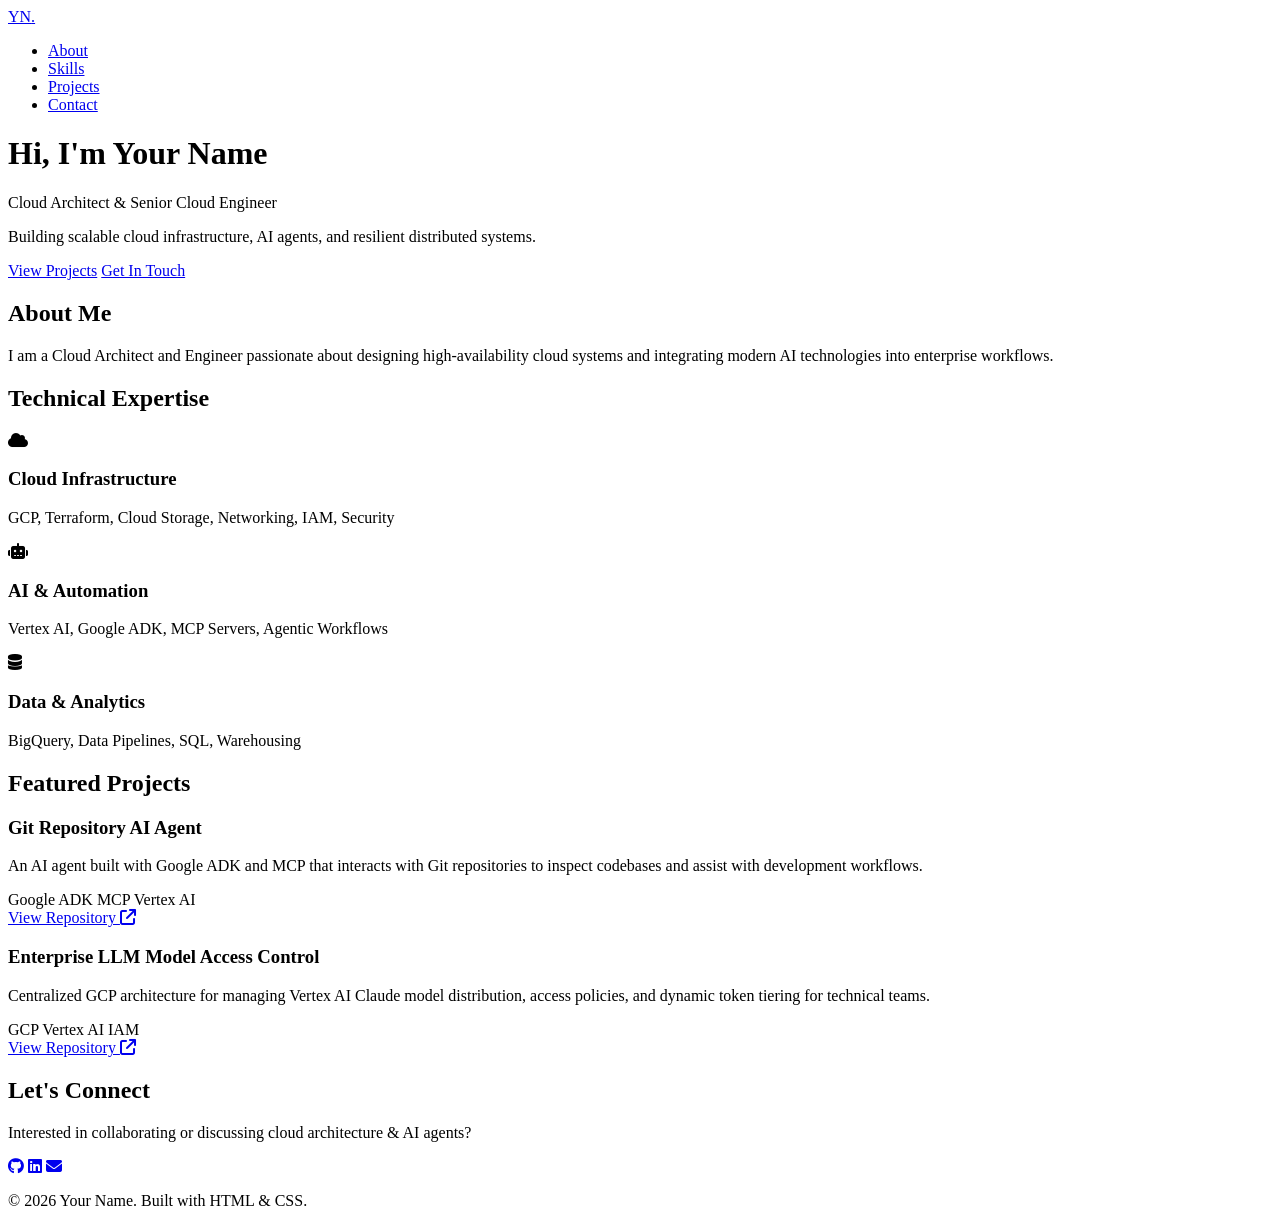
==== index.html @ e660deb8 "Add initial HTML" ====
<!DOCTYPE html>
<html lang="en">
<head>
    <meta charset="UTF-8">
    <meta name="viewport" content="width=device-width, initial-scale=1.0">
    <title>Your Name | Cloud Architect & Engineer</title>
    <link rel="stylesheet" href="style.css">
    <!-- Font Awesome for social icons -->
    <link rel="stylesheet" href="https://cdnjs.cloudflare.com/ajax/libs/font-awesome/6.4.0/css/all.min.css">
</head>
<body>

    <!-- Navigation -->
    <nav class="navbar">
        <div class="nav-container">
            <a href="#" class="logo">YN<span>.</span></a>
            <ul class="nav-links">
                <li><a href="#about">About</a></li>
                <li><a href="#skills">Skills</a></li>
                <li><a href="#projects">Projects</a></li>
                <li><a href="#contact">Contact</a></li>
            </ul>
        </div>
    </nav>

    <!-- Hero Section -->
    <header class="hero">
        <div class="hero-content">
            <h1>Hi, I'm <span class="highlight">Your Name</span></h1>
            <p class="tagline">Cloud Architect & Senior Cloud Engineer</p>
            <p class="subtext">Building scalable cloud infrastructure, AI agents, and resilient distributed systems.</p>
            <div class="hero-cta">
                <a href="#projects" class="btn btn-primary">View Projects</a>
                <a href="#contact" class="btn btn-secondary">Get In Touch</a>
            </div>
        </div>
    </header>

    <!-- About Section -->
    <section id="about" class="section">
        <div class="container">
            <h2 class="section-title">About Me</h2>
            <div class="about-grid">
                <p>
                    I am a Cloud Architect and Engineer passionate about designing high-availability cloud systems and integrating modern AI technologies into enterprise workflows.
                </p>
            </div>
        </div>
    </section>

    <!-- Skills Section -->
    <section id="skills" class="section bg-alt">
        <div class="container">
            <h2 class="section-title">Technical Expertise</h2>
            <div class="skills-grid">
                <div class="skill-card">
                    <i class="fa-solid fa-cloud"></i>
                    <h3>Cloud Infrastructure</h3>
                    <p>GCP, Terraform, Cloud Storage, Networking, IAM, Security</p>
                </div>
                <div class="skill-card">
                    <i class="fa-solid fa-robot"></i>
                    <h3>AI & Automation</h3>
                    <p>Vertex AI, Google ADK, MCP Servers, Agentic Workflows</p>
                </div>
                <div class="skill-card">
                    <i class="fa-solid fa-database"></i>
                    <h3>Data & Analytics</h3>
                    <p>BigQuery, Data Pipelines, SQL, Warehousing</p>
                </div>
            </div>
        </div>
    </section>

    <!-- Projects Section -->
    <section id="projects" class="section">
        <div class="container">
            <h2 class="section-title">Featured Projects</h2>
            <div class="projects-grid">
                <!-- Project 1 -->
                <div class="project-card">
                    <h3>Git Repository AI Agent</h3>
                    <p>An AI agent built with Google ADK and MCP that interacts with Git repositories to inspect codebases and assist with development workflows.</p>
                    <div class="tags">
                        <span>Google ADK</span>
                        <span>MCP</span>
                        <span>Vertex AI</span>
                    </div>
                    <a href="https://github.com" target="_blank" class="project-link">View Repository <i class="fa-solid fa-arrow-up-right-from-square"></i></a>
                </div>

                <!-- Project 2 -->
                <div class="project-card">
                    <h3>Enterprise LLM Model Access Control</h3>
                    <p>Centralized GCP architecture for managing Vertex AI Claude model distribution, access policies, and dynamic token tiering for technical teams.</p>
                    <div class="tags">
                        <span>GCP</span>
                        <span>Vertex AI</span>
                        <span>IAM</span>
                    </div>
                    <a href="https://github.com" target="_blank" class="project-link">View Repository <i class="fa-solid fa-arrow-up-right-from-square"></i></a>
                </div>
            </div>
        </div>
    </section>

    <!-- Contact Section -->
    <section id="contact" class="section bg-alt">
        <div class="container text-center">
            <h2 class="section-title">Let's Connect</h2>
            <p>Interested in collaborating or discussing cloud architecture & AI agents?</p>
            <div class="social-links">
                <a href="https://github.com" target="_blank"><i class="fa-brands fa-github"></i></a>
                <a href="https://linkedin.com" target="_blank"><i class="fa-brands fa-linkedin"></i></a>
                <a href="mailto:your.email@example.com"><i class="fa-solid fa-envelope"></i></a>
            </div>
        </div>
    </section>

    <!-- Footer -->
    <footer>
        <p>&copy; 2026 Your Name. Built with HTML & CSS.</p>
    </footer>

</body>
</html>
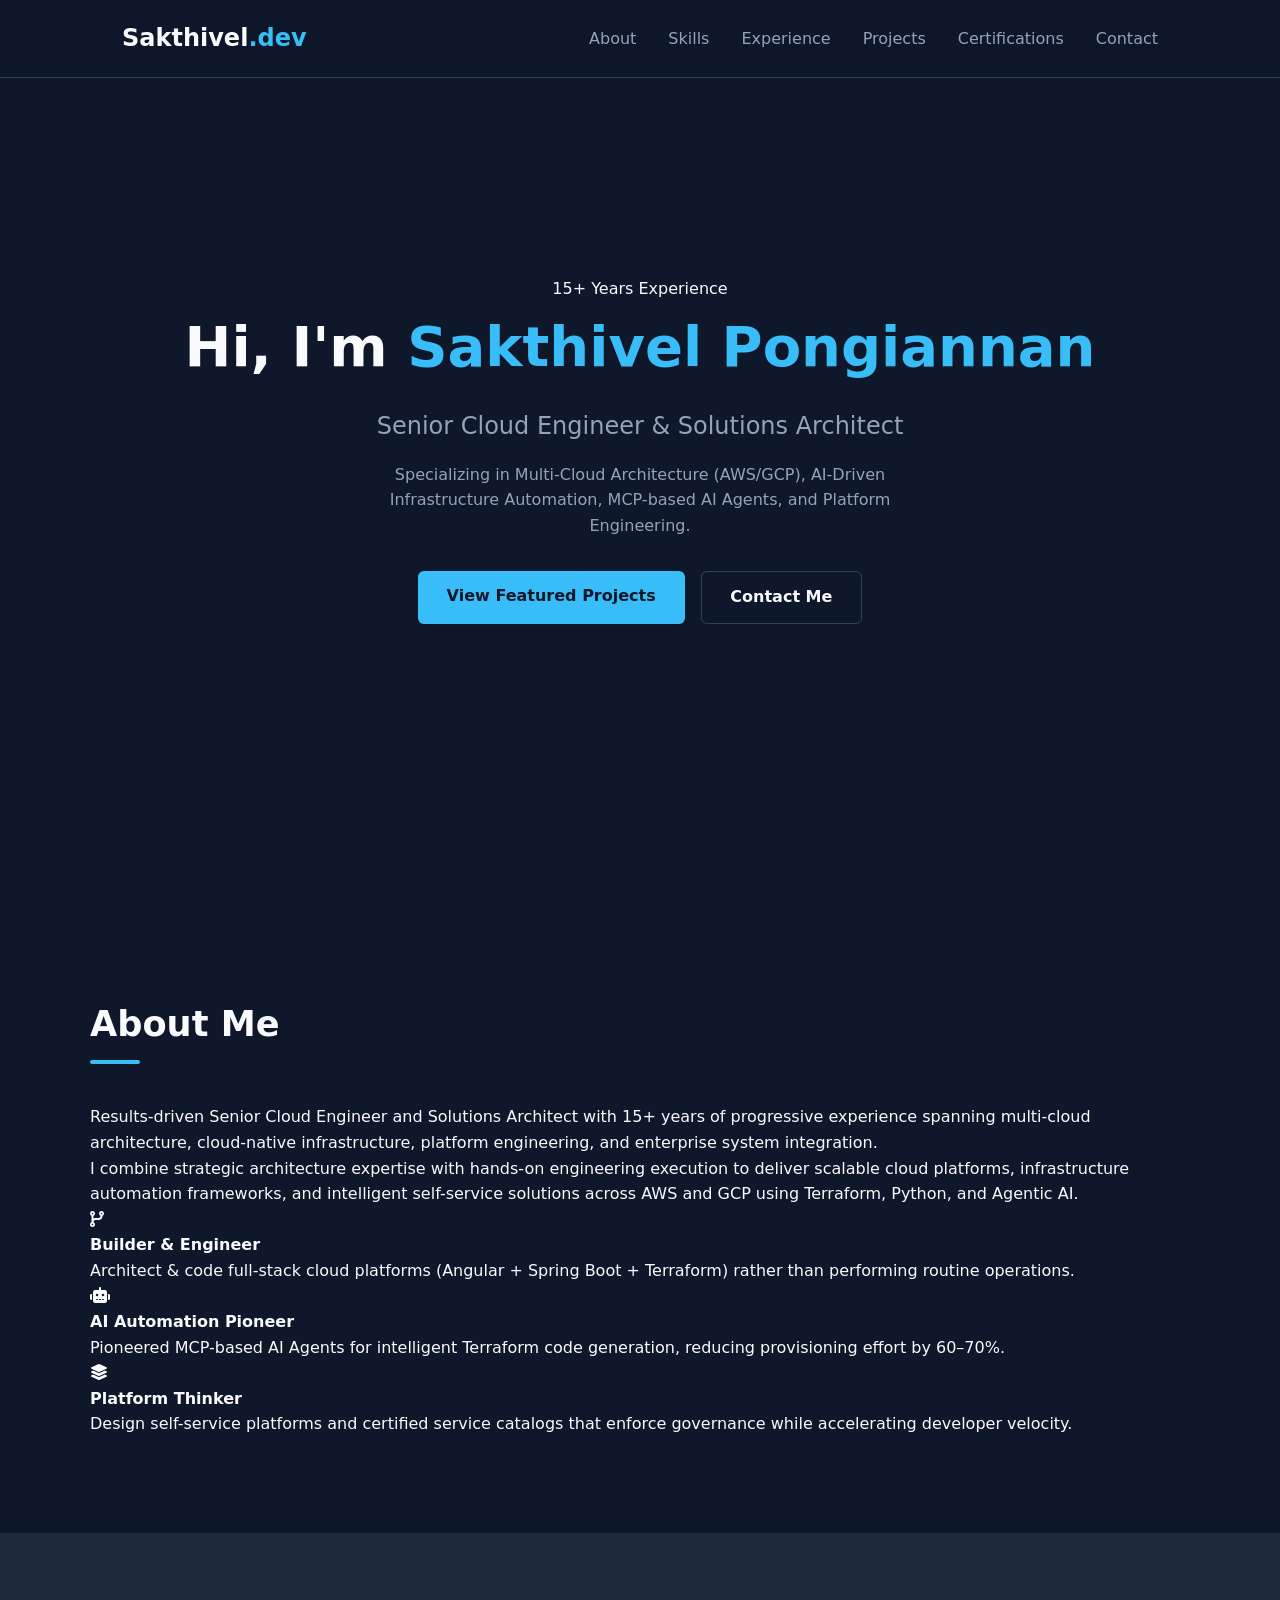
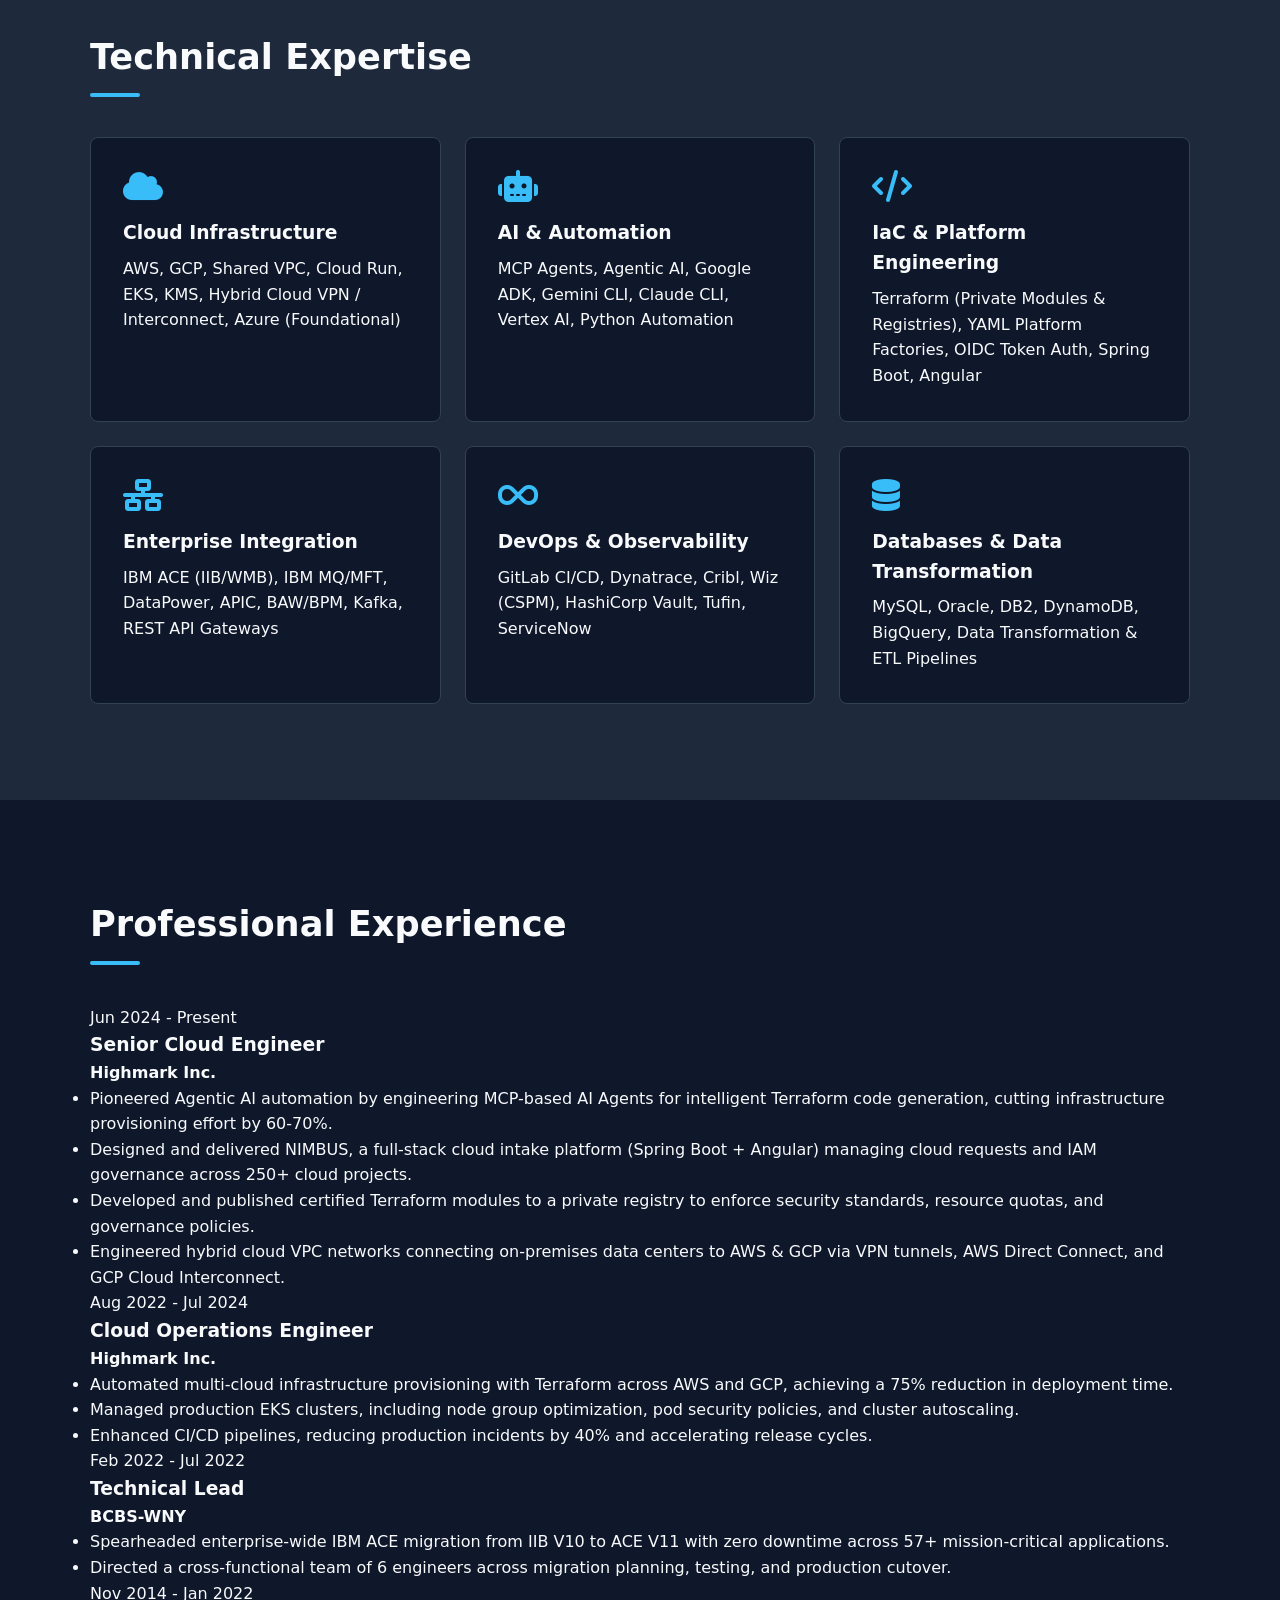
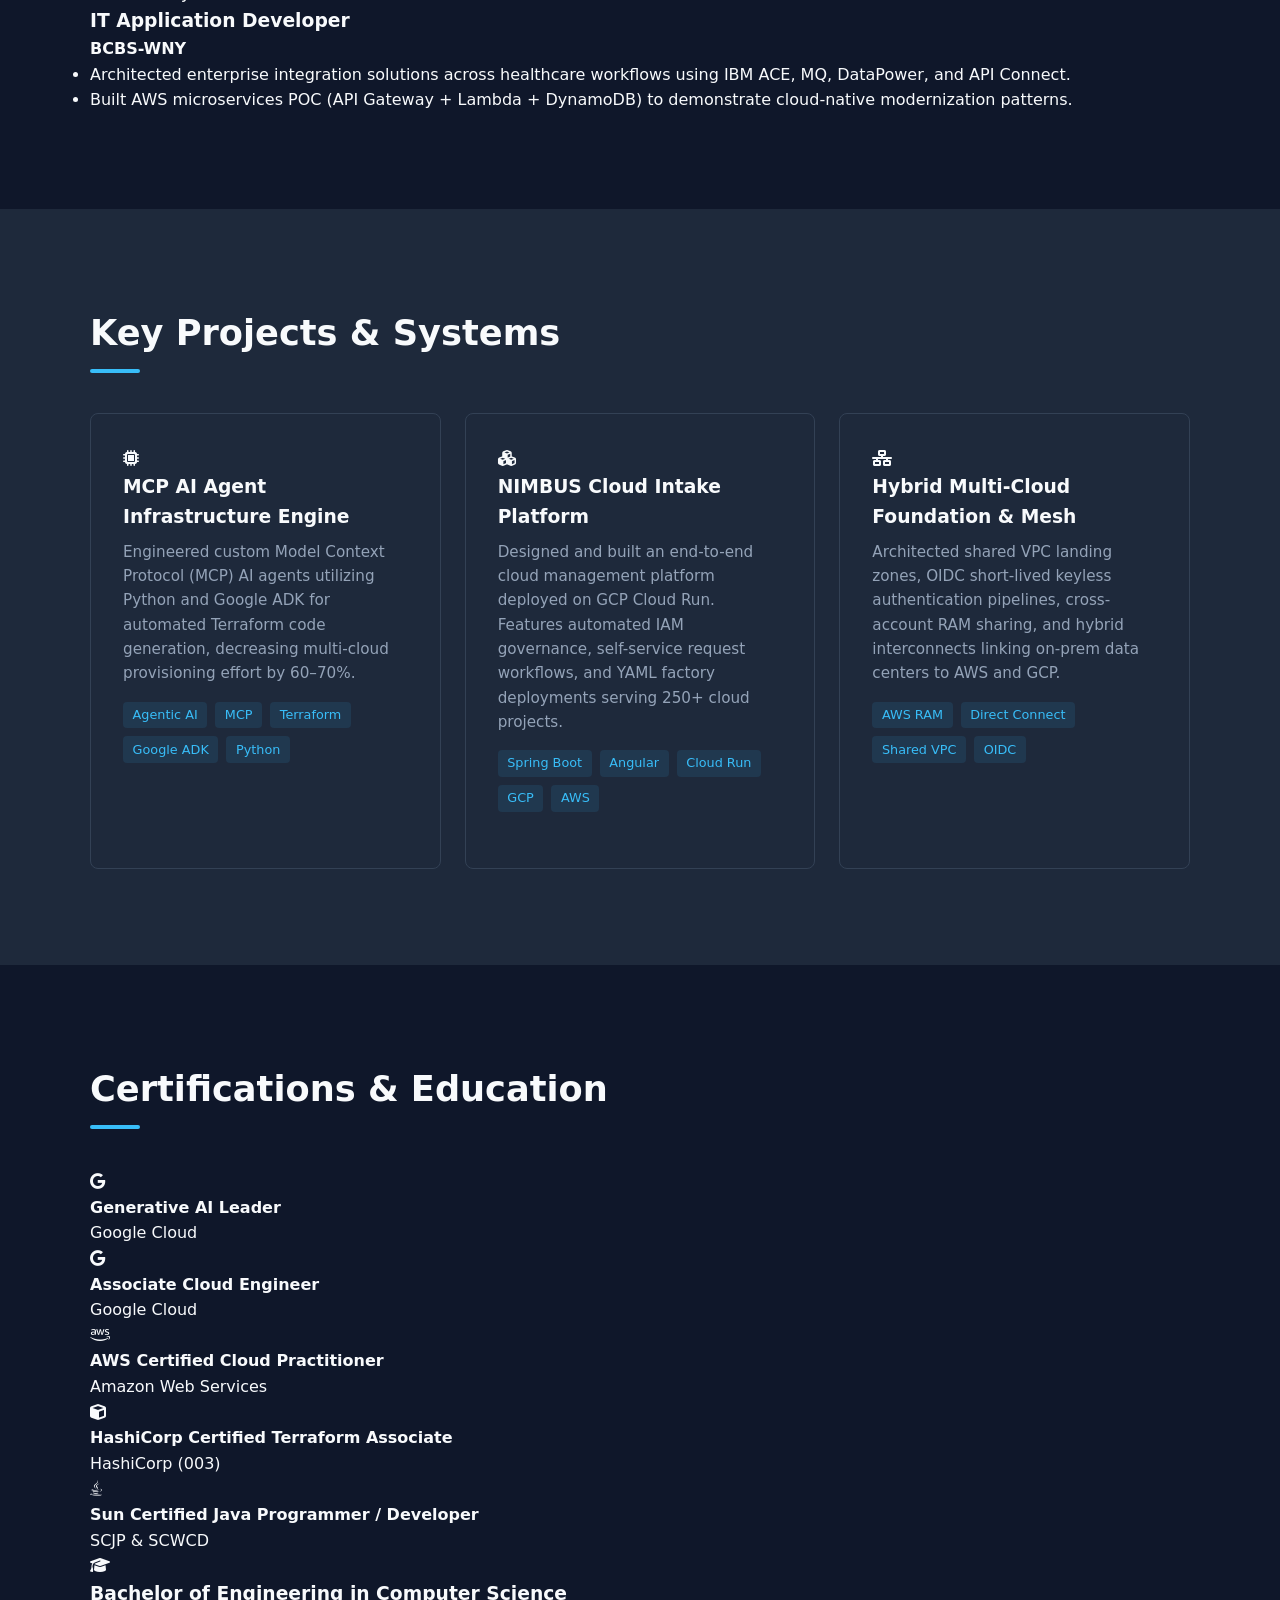
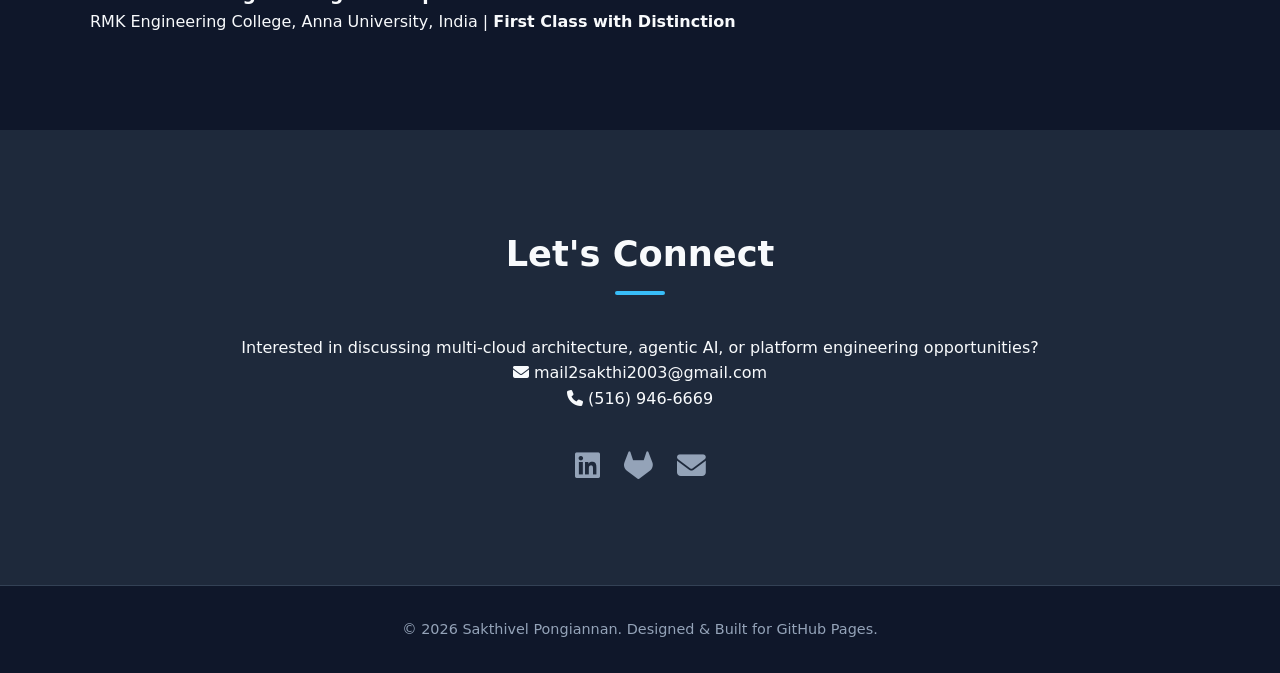
==== commit 2d5261a4: "mydetails" ====
--- a/index.html
+++ b/index.html
@@ -3,21 +3,23 @@
 <head>
     <meta charset="UTF-8">
     <meta name="viewport" content="width=device-width, initial-scale=1.0">
-    <title>Your Name | Cloud Architect & Engineer</title>
+    <title>Sakthivel Pongiannan | Senior Cloud Engineer & Solutions Architect</title>
     <link rel="stylesheet" href="style.css">
-    <!-- Font Awesome for social icons -->
+    <!-- Font Awesome for modern icons -->
     <link rel="stylesheet" href="https://cdnjs.cloudflare.com/ajax/libs/font-awesome/6.4.0/css/all.min.css">
 </head>
 <body>
 
-    <!-- Navigation -->
+    <!-- Navigation Bar -->
     <nav class="navbar">
         <div class="nav-container">
-            <a href="#" class="logo">YN<span>.</span></a>
+            <a href="#" class="logo">Sakthivel<span>.dev</span></a>
             <ul class="nav-links">
                 <li><a href="#about">About</a></li>
                 <li><a href="#skills">Skills</a></li>
+                <li><a href="#experience">Experience</a></li>
                 <li><a href="#projects">Projects</a></li>
+                <li><a href="#certifications">Certifications</a></li>
                 <li><a href="#contact">Contact</a></li>
             </ul>
         </div>
@@ -26,12 +28,13 @@
     <!-- Hero Section -->
     <header class="hero">
         <div class="hero-content">
-            <h1>Hi, I'm <span class="highlight">Your Name</span></h1>
-            <p class="tagline">Cloud Architect & Senior Cloud Engineer</p>
-            <p class="subtext">Building scalable cloud infrastructure, AI agents, and resilient distributed systems.</p>
+            <span class="badge">15+ Years Experience</span>
+            <h1>Hi, I'm <span class="highlight">Sakthivel Pongiannan</span></h1>
+            <p class="tagline">Senior Cloud Engineer & Solutions Architect</p>
+            <p class="subtext">Specializing in Multi-Cloud Architecture (AWS/GCP), AI-Driven Infrastructure Automation, MCP-based AI Agents, and Platform Engineering.</p>
             <div class="hero-cta">
-                <a href="#projects" class="btn btn-primary">View Projects</a>
-                <a href="#contact" class="btn btn-secondary">Get In Touch</a>
+                <a href="#projects" class="btn btn-primary">View Featured Projects</a>
+                <a href="#contact" class="btn btn-secondary">Contact Me</a>
             </div>
         </div>
     </header>
@@ -40,10 +43,30 @@
     <section id="about" class="section">
         <div class="container">
             <h2 class="section-title">About Me</h2>
-            <div class="about-grid">
+            <div class="about-card">
                 <p>
-                    I am a Cloud Architect and Engineer passionate about designing high-availability cloud systems and integrating modern AI technologies into enterprise workflows.
+                    Results-driven Senior Cloud Engineer and Solutions Architect with 15+ years of progressive experience spanning multi-cloud architecture, cloud-native infrastructure, platform engineering, and enterprise system integration.
                 </p>
+                <p>
+                    I combine strategic architecture expertise with hands-on engineering execution to deliver scalable cloud platforms, infrastructure automation frameworks, and intelligent self-service solutions across AWS and GCP using Terraform, Python, and Agentic AI.
+                </p>
+                <div class="differentiators">
+                    <div class="diff-item">
+                        <i class="fa-solid fa-code-branch"></i>
+                        <h4>Builder & Engineer</h4>
+                        <p>Architect & code full-stack cloud platforms (Angular + Spring Boot + Terraform) rather than performing routine operations.</p>
+                    </div>
+                    <div class="diff-item">
+                        <i class="fa-solid fa-robot"></i>
+                        <h4>AI Automation Pioneer</h4>
+                        <p>Pioneered MCP-based AI Agents for intelligent Terraform code generation, reducing provisioning effort by 60–70%.</p>
+                    </div>
+                    <div class="diff-item">
+                        <i class="fa-solid fa-layer-group"></i>
+                        <h4>Platform Thinker</h4>
+                        <p>Design self-service platforms and certified service catalogs that enforce governance while accelerating developer velocity.</p>
+                    </div>
+                </div>
             </div>
         </div>
     </section>
@@ -56,70 +79,218 @@
                 <div class="skill-card">
                     <i class="fa-solid fa-cloud"></i>
                     <h3>Cloud Infrastructure</h3>
-                    <p>GCP, Terraform, Cloud Storage, Networking, IAM, Security</p>
+                    <p>AWS, GCP, Shared VPC, Cloud Run, EKS, KMS, Hybrid Cloud VPN / Interconnect, Azure (Foundational)</p>
                 </div>
                 <div class="skill-card">
                     <i class="fa-solid fa-robot"></i>
                     <h3>AI & Automation</h3>
-                    <p>Vertex AI, Google ADK, MCP Servers, Agentic Workflows</p>
+                    <p>MCP Agents, Agentic AI, Google ADK, Gemini CLI, Claude CLI, Vertex AI, Python Automation</p>
+                </div>
+                <div class="skill-card">
+                    <i class="fa-solid fa-code"></i>
+                    <h3>IaC & Platform Engineering</h3>
+                    <p>Terraform (Private Modules & Registries), YAML Platform Factories, OIDC Token Auth, Spring Boot, Angular</p>
+                </div>
+                <div class="skill-card">
+                    <i class="fa-solid fa-network-wired"></i>
+                    <h3>Enterprise Integration</h3>
+                    <p>IBM ACE (IIB/WMB), IBM MQ/MFT, DataPower, APIC, BAW/BPM, Kafka, REST API Gateways</p>
+                </div>
+                <div class="skill-card">
+                    <i class="fa-solid fa-infinity"></i>
+                    <h3>DevOps & Observability</h3>
+                    <p>GitLab CI/CD, Dynatrace, Cribl, Wiz (CSPM), HashiCorp Vault, Tufin, ServiceNow</p>
                 </div>
                 <div class="skill-card">
                     <i class="fa-solid fa-database"></i>
-                    <h3>Data & Analytics</h3>
-                    <p>BigQuery, Data Pipelines, SQL, Warehousing</p>
-                </div>
+                    <h3>Databases & Data Transformation</h3>
+                    <p>MySQL, Oracle, DB2, DynamoDB, BigQuery, Data Transformation & ETL Pipelines</p>
+                </div>
+            </div>
+        </div>
+    </section>
+
+    <!-- Experience Timeline Section -->
+    <section id="experience" class="section">
+        <div class="container">
+            <h2 class="section-title">Professional Experience</h2>
+            <div class="timeline">
+
+                <div class="timeline-item">
+                    <div class="timeline-dot"></div>
+                    <div class="timeline-content">
+                        <span class="timeline-date">Jun 2024 - Present</span>
+                        <h3>Senior Cloud Engineer</h3>
+                        <h4>Highmark Inc.</h4>
+                        <ul>
+                            <li>Pioneered Agentic AI automation by engineering MCP-based AI Agents for intelligent Terraform code generation, cutting infrastructure provisioning effort by 60-70%.</li>
+                            <li>Designed and delivered NIMBUS, a full-stack cloud intake platform (Spring Boot + Angular) managing cloud requests and IAM governance across 250+ cloud projects.</li>
+                            <li>Developed and published certified Terraform modules to a private registry to enforce security standards, resource quotas, and governance policies.</li>
+                            <li>Engineered hybrid cloud VPC networks connecting on-premises data centers to AWS & GCP via VPN tunnels, AWS Direct Connect, and GCP Cloud Interconnect.</li>
+                        </ul>
+                    </div>
+                </div>
+
+                <div class="timeline-item">
+                    <div class="timeline-dot"></div>
+                    <div class="timeline-content">
+                        <span class="timeline-date">Aug 2022 - Jul 2024</span>
+                        <h3>Cloud Operations Engineer</h3>
+                        <h4>Highmark Inc.</h4>
+                        <ul>
+                            <li>Automated multi-cloud infrastructure provisioning with Terraform across AWS and GCP, achieving a 75% reduction in deployment time.</li>
+                            <li>Managed production EKS clusters, including node group optimization, pod security policies, and cluster autoscaling.</li>
+                            <li>Enhanced CI/CD pipelines, reducing production incidents by 40% and accelerating release cycles.</li>
+                        </ul>
+                    </div>
+                </div>
+
+                <div class="timeline-item">
+                    <div class="timeline-dot"></div>
+                    <div class="timeline-content">
+                        <span class="timeline-date">Feb 2022 - Jul 2022</span>
+                        <h3>Technical Lead</h3>
+                        <h4>BCBS-WNY</h4>
+                        <ul>
+                            <li>Spearheaded enterprise-wide IBM ACE migration from IIB V10 to ACE V11 with zero downtime across 57+ mission-critical applications.</li>
+                            <li>Directed a cross-functional team of 6 engineers across migration planning, testing, and production cutover.</li>
+                        </ul>
+                    </div>
+                </div>
+
+                <div class="timeline-item">
+                    <div class="timeline-dot"></div>
+                    <div class="timeline-content">
+                        <span class="timeline-date">Nov 2014 - Jan 2022</span>
+                        <h3>IT Application Developer</h3>
+                        <h4>BCBS-WNY</h4>
+                        <ul>
+                            <li>Architected enterprise integration solutions across healthcare workflows using IBM ACE, MQ, DataPower, and API Connect.</li>
+                            <li>Built AWS microservices POC (API Gateway + Lambda + DynamoDB) to demonstrate cloud-native modernization patterns.</li>
+                        </ul>
+                    </div>
+                </div>
+
             </div>
         </div>
     </section>
 
     <!-- Projects Section -->
-    <section id="projects" class="section">
-        <div class="container">
-            <h2 class="section-title">Featured Projects</h2>
+    <section id="projects" class="section bg-alt">
+        <div class="container">
+            <h2 class="section-title">Key Projects & Systems</h2>
             <div class="projects-grid">
-                <!-- Project 1 -->
+
                 <div class="project-card">
-                    <h3>Git Repository AI Agent</h3>
-                    <p>An AI agent built with Google ADK and MCP that interacts with Git repositories to inspect codebases and assist with development workflows.</p>
+                    <div class="project-header">
+                        <i class="fa-solid fa-microchip project-icon"></i>
+                        <h3>MCP AI Agent Infrastructure Engine</h3>
+                    </div>
+                    <p>Engineered custom Model Context Protocol (MCP) AI agents utilizing Python and Google ADK for automated Terraform code generation, decreasing multi-cloud provisioning effort by 60–70%.</p>
                     <div class="tags">
+                        <span>Agentic AI</span>
+                        <span>MCP</span>
+                        <span>Terraform</span>
                         <span>Google ADK</span>
-                        <span>MCP</span>
-                        <span>Vertex AI</span>
-                    </div>
-                    <a href="https://github.com" target="_blank" class="project-link">View Repository <i class="fa-solid fa-arrow-up-right-from-square"></i></a>
-                </div>
-
-                <!-- Project 2 -->
+                        <span>Python</span>
+                    </div>
+                </div>
+
                 <div class="project-card">
-                    <h3>Enterprise LLM Model Access Control</h3>
-                    <p>Centralized GCP architecture for managing Vertex AI Claude model distribution, access policies, and dynamic token tiering for technical teams.</p>
+                    <div class="project-header">
+                        <i class="fa-solid fa-cubes project-icon"></i>
+                        <h3>NIMBUS Cloud Intake Platform</h3>
+                    </div>
+                    <p>Designed and built an end-to-end cloud management platform deployed on GCP Cloud Run. Features automated IAM governance, self-service request workflows, and YAML factory deployments serving 250+ cloud projects.</p>
                     <div class="tags">
+                        <span>Spring Boot</span>
+                        <span>Angular</span>
+                        <span>Cloud Run</span>
                         <span>GCP</span>
-                        <span>Vertex AI</span>
-                        <span>IAM</span>
-                    </div>
-                    <a href="https://github.com" target="_blank" class="project-link">View Repository <i class="fa-solid fa-arrow-up-right-from-square"></i></a>
+                        <span>AWS</span>
+                    </div>
+                </div>
+
+                <div class="project-card">
+                    <div class="project-header">
+                        <i class="fa-solid fa-network-wired project-icon"></i>
+                        <h3>Hybrid Multi-Cloud Foundation & Mesh</h3>
+                        <p>Architected shared VPC landing zones, OIDC short-lived keyless authentication pipelines, cross-account RAM sharing, and hybrid interconnects linking on-prem data centers to AWS and GCP.</p>
+                        <div class="tags">
+                            <span>AWS RAM</span>
+                            <span>Direct Connect</span>
+                            <span>Shared VPC</span>
+                            <span>OIDC</span>
+                        </div>
+                    </div>
+                </div>
+
+            </div>
+        </div>
+    </section>
+
+    <!-- Certifications Section -->
+    <section id="certifications" class="section">
+        <div class="container">
+            <h2 class="section-title">Certifications & Education</h2>
+            <div class="certs-grid">
+                <div class="cert-card">
+                    <i class="fa-brands fa-google cert-icon"></i>
+                    <h4>Generative AI Leader</h4>
+                    <p>Google Cloud</p>
+                </div>
+                <div class="cert-card">
+                    <i class="fa-brands fa-google cert-icon"></i>
+                    <h4>Associate Cloud Engineer</h4>
+                    <p>Google Cloud</p>
+                </div>
+                <div class="cert-card">
+                    <i class="fa-brands fa-aws cert-icon"></i>
+                    <h4>AWS Certified Cloud Practitioner</h4>
+                    <p>Amazon Web Services</p>
+                </div>
+                <div class="cert-card">
+                    <i class="fa-solid fa-cube cert-icon"></i>
+                    <h4>HashiCorp Certified Terraform Associate</h4>
+                    <p>HashiCorp (003)</p>
+                </div>
+                <div class="cert-card">
+                    <i class="fa-brands fa-java cert-icon"></i>
+                    <h4>Sun Certified Java Programmer / Developer</h4>
+                    <p>SCJP & SCWCD</p>
+                </div>
+            </div>
+
+            <div class="education-box">
+                <i class="fa-solid fa-graduation-cap edu-icon"></i>
+                <div>
+                    <h3>Bachelor of Engineering in Computer Science</h3>
+                    <p>RMK Engineering College, Anna University, India | <strong>First Class with Distinction</strong></p>
                 </div>
             </div>
         </div>
     </section>
 
     <!-- Contact Section -->
-    <section id="contact" class="section bg-alt">
-        <div class="container text-center">
+    <section id="contact" class="section bg-alt text-center">
+        <div class="container">
             <h2 class="section-title">Let's Connect</h2>
-            <p>Interested in collaborating or discussing cloud architecture & AI agents?</p>
+            <p>Interested in discussing multi-cloud architecture, agentic AI, or platform engineering opportunities?</p>
+            <div class="contact-details">
+                <p><i class="fa-solid fa-envelope"></i> mail2sakthi2003@gmail.com</p>
+                <p><i class="fa-solid fa-phone"></i> (516) 946-6669</p>
+            </div>
             <div class="social-links">
-                <a href="https://github.com" target="_blank"><i class="fa-brands fa-github"></i></a>
-                <a href="https://linkedin.com" target="_blank"><i class="fa-brands fa-linkedin"></i></a>
-                <a href="mailto:your.email@example.com"><i class="fa-solid fa-envelope"></i></a>
+                <a href="https://linkedin.com/in/spongiannan" target="_blank" title="LinkedIn"><i class="fa-brands fa-linkedin"></i></a>
+                <a href="https://gitlab.com/mail2sakthi2003-allrepo" target="_blank" title="GitLab"><i class="fa-brands fa-gitlab"></i></a>
+                <a href="mailto:mail2sakthi2003@gmail.com" title="Email"><i class="fa-solid fa-envelope"></i></a>
             </div>
         </div>
     </section>
 
     <!-- Footer -->
     <footer>
-        <p>&copy; 2026 Your Name. Built with HTML & CSS.</p>
+        <p>&copy; 2026 Sakthivel Pongiannan. Designed & Built for GitHub Pages.</p>
     </footer>
 
 </body>
--- a/style.css
+++ b/style.css
@@ -0,0 +1,220 @@
+/* --- Base Styles --- */
+:root {
+    --bg-color: #0f172a;
+    --bg-alt: #1e293b;
+    --text-color: #f8fafc;
+    --text-muted: #94a3b8;
+    --accent-color: #38bdf8;
+    --accent-hover: #0284c7;
+    --card-bg: #1e293b;
+    --border-color: #334155;
+    --font-family: system-ui, -apple-system, BlinkMacSystemFont, 'Segoe UI', Roboto, sans-serif;
+}
+
+* {
+    margin: 0;
+    padding: 0;
+    box-sizing: border-box;
+    scroll-behavior: smooth;
+}
+
+body {
+    background-color: var(--bg-color);
+    color: var(--text-color);
+    font-family: var(--font-family);
+    line-height: 1.6;
+}
+
+/* --- Navigation --- */
+.navbar {
+    position: fixed;
+    top: 0;
+    width: 100%;
+    background-color: rgba(15, 23, 42, 0.9);
+    backdrop-filter: blur(8px);
+    border-bottom: 1px solid var(--border-color);
+    z-index: 1000;
+}
+
+.nav-container {
+    max-width: 1100px;
+    margin: 0 auto;
+    padding: 1.2rem 2rem;
+    display: flex;
+    justify-content: space-between;
+    align-items: center;
+}
+
+.logo {
+    font-size: 1.5rem;
+    font-weight: 700;
+    color: var(--text-color);
+    text-decoration: none;
+}
+
+.logo span { color: var(--accent-color); }
+
+.nav-links {
+    display: flex;
+    list-style: none;
+    gap: 2rem;
+}
+
+.nav-links a {
+    color: var(--text-muted);
+    text-decoration: none;
+    transition: color 0.2s ease;
+}
+
+.nav-links a:hover { color: var(--accent-color); }
+
+/* --- Layout Components --- */
+.section {
+    padding: 6rem 2rem;
+}
+
+.bg-alt {
+    background-color: var(--bg-alt);
+}
+
+.container {
+    max-width: 1100px;
+    margin: 0 auto;
+}
+
+.section-title {
+    font-size: 2.2rem;
+    margin-bottom: 2.5rem;
+    position: relative;
+}
+
+.section-title::after {
+    content: '';
+    display: block;
+    width: 50px;
+    height: 4px;
+    background: var(--accent-color);
+    margin-top: 0.5rem;
+    border-radius: 2px;
+}
+
+.text-center { text-align: center; }
+.text-center .section-title::after { margin: 0.5rem auto 0; }
+
+/* --- Hero --- */
+.hero {
+    min-height: 100vh;
+    display: flex;
+    align-items: center;
+    justify-content: center;
+    padding: 0 2rem;
+    text-align: center;
+}
+
+.hero h1 { font-size: 3.5rem; margin-bottom: 1rem; }
+.highlight { color: var(--accent-color); }
+.tagline { font-size: 1.5rem; color: var(--text-muted); margin-bottom: 1rem; }
+.subtext { max-width: 600px; margin: 0 auto 2rem; color: var(--text-muted); }
+
+.hero-cta {
+    display: flex;
+    gap: 1rem;
+    justify-content: center;
+}
+
+/* --- Buttons --- */
+.btn {
+    padding: 0.8rem 1.8rem;
+    border-radius: 6px;
+    text-decoration: none;
+    font-weight: 600;
+    transition: all 0.2s ease;
+}
+
+.btn-primary { background-color: var(--accent-color); color: #0f172a; }
+.btn-primary:hover { background-color: var(--accent-hover); }
+
+.btn-secondary {
+    border: 1px solid var(--border-color);
+    color: var(--text-color);
+}
+.btn-secondary:hover { border-color: var(--accent-color); color: var(--accent-color); }
+
+/* --- Grids --- */
+.skills-grid, .projects-grid {
+    display: grid;
+    grid-template-columns: repeat(auto-fit, minmax(280px, 1fr));
+    gap: 1.5rem;
+}
+
+.skill-card, .project-card {
+    background-color: var(--bg-color);
+    padding: 2rem;
+    border-radius: 8px;
+    border: 1px solid var(--border-color);
+    transition: transform 0.2s ease, border-color 0.2s ease;
+}
+
+.bg-alt .skill-card { background-color: var(--bg-color); }
+.project-card { background-color: var(--card-bg); }
+
+.skill-card:hover, .project-card:hover {
+    transform: translateY(-4px);
+    border-color: var(--accent-color);
+}
+
+.skill-card i {
+    font-size: 2rem;
+    color: var(--accent-color);
+    margin-bottom: 1rem;
+}
+
+.skill-card h3, .project-card h3 { margin-bottom: 0.5rem; }
+.project-card p { color: var(--text-muted); font-size: 0.95rem; margin-bottom: 1rem; }
+
+/* --- Tags & Links --- */
+.tags { display: flex; gap: 0.5rem; flex-wrap: wrap; margin-bottom: 1.5rem; }
+.tags span {
+    background-color: rgba(56, 189, 248, 0.1);
+    color: var(--accent-color);
+    padding: 0.2rem 0.6rem;
+    border-radius: 4px;
+    font-size: 0.8rem;
+}
+
+.project-link {
+    color: var(--accent-color);
+    text-decoration: none;
+    font-weight: 600;
+    font-size: 0.9rem;
+}
+
+/* --- Social & Footer --- */
+.social-links {
+    display: flex;
+    justify-content: center;
+    gap: 1.5rem;
+    margin-top: 2rem;
+}
+
+.social-links a {
+    color: var(--text-muted);
+    font-size: 1.8rem;
+    transition: color 0.2s ease;
+}
+
+.social-links a:hover { color: var(--accent-color); }
+
+footer {
+    text-align: center;
+    padding: 2rem;
+    border-top: 1px solid var(--border-color);
+    color: var(--text-muted);
+    font-size: 0.9rem;
+}
+
+/* --- Responsive Design --- */
+@media (max-width: 768px) {
+    .hero h1 { font-size: 2.5rem; }
+    .nav-links { display: none; } /* Simplified for starter */
+}
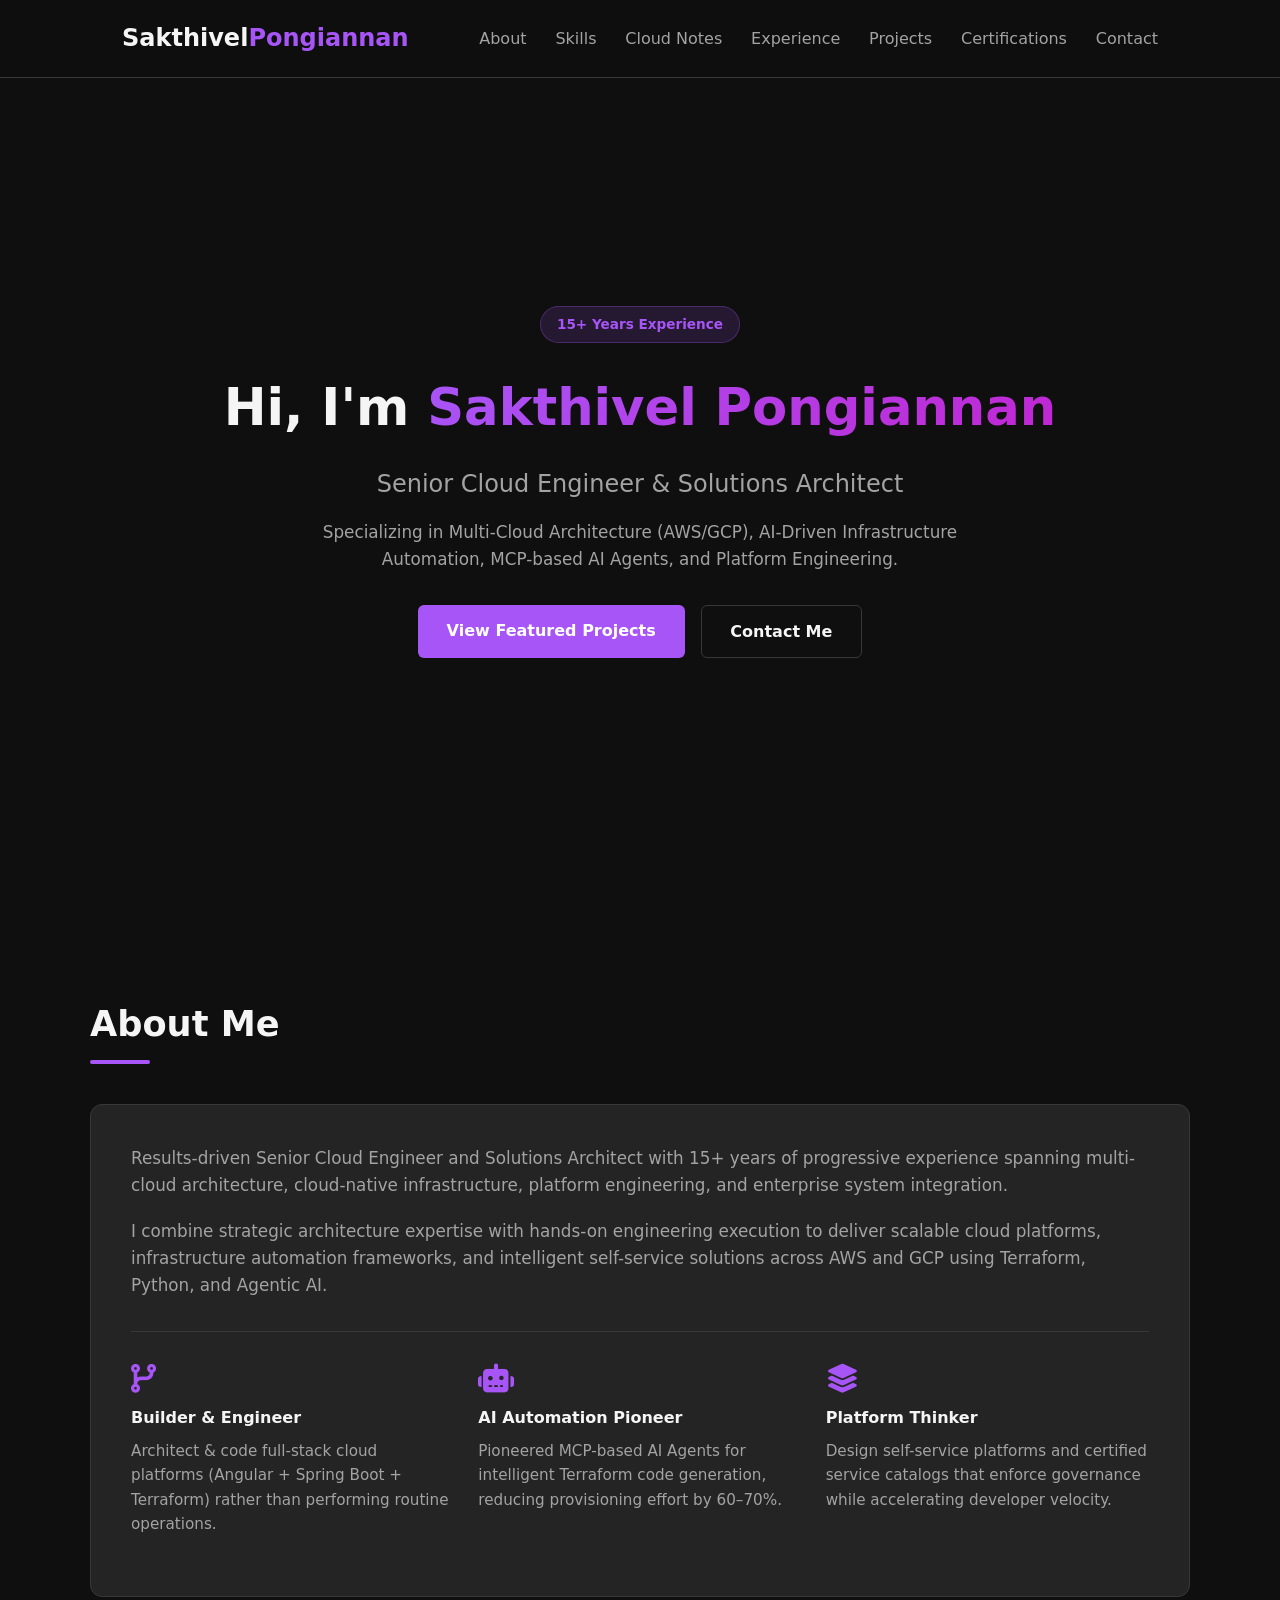
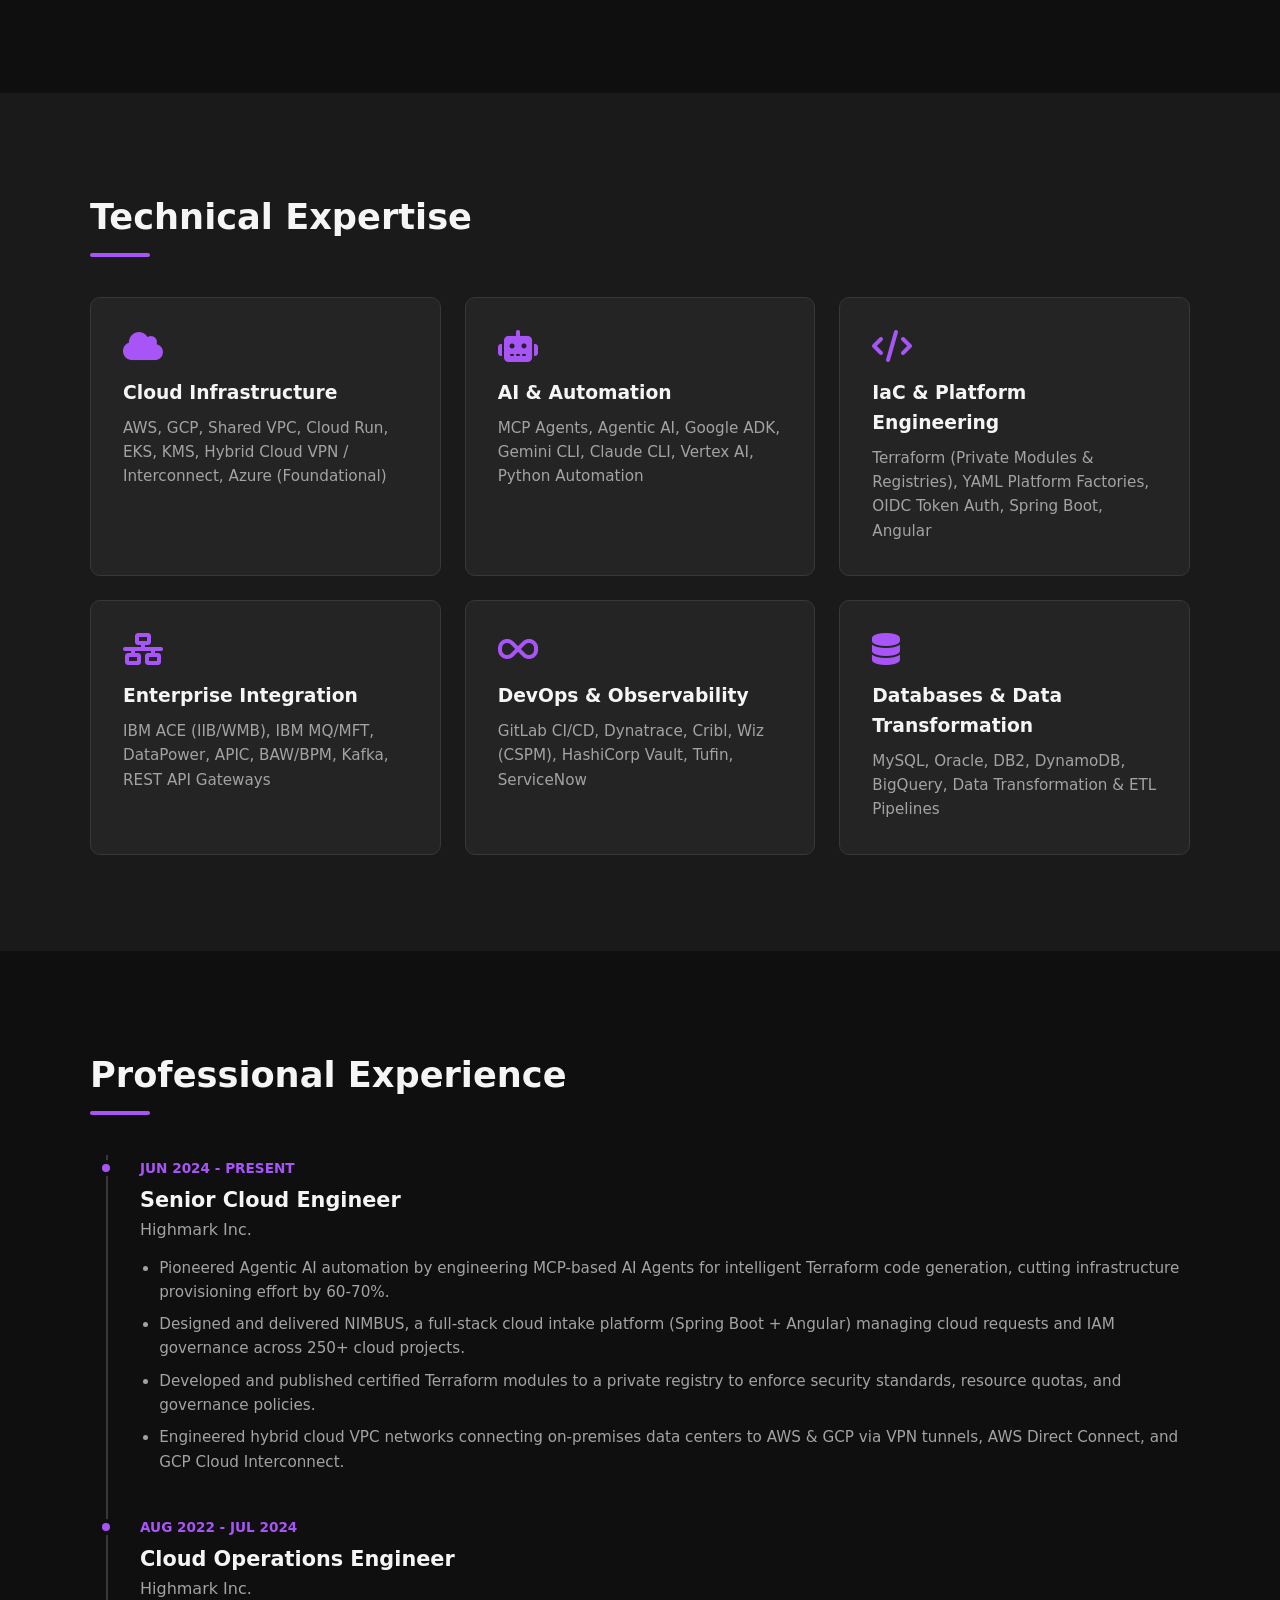
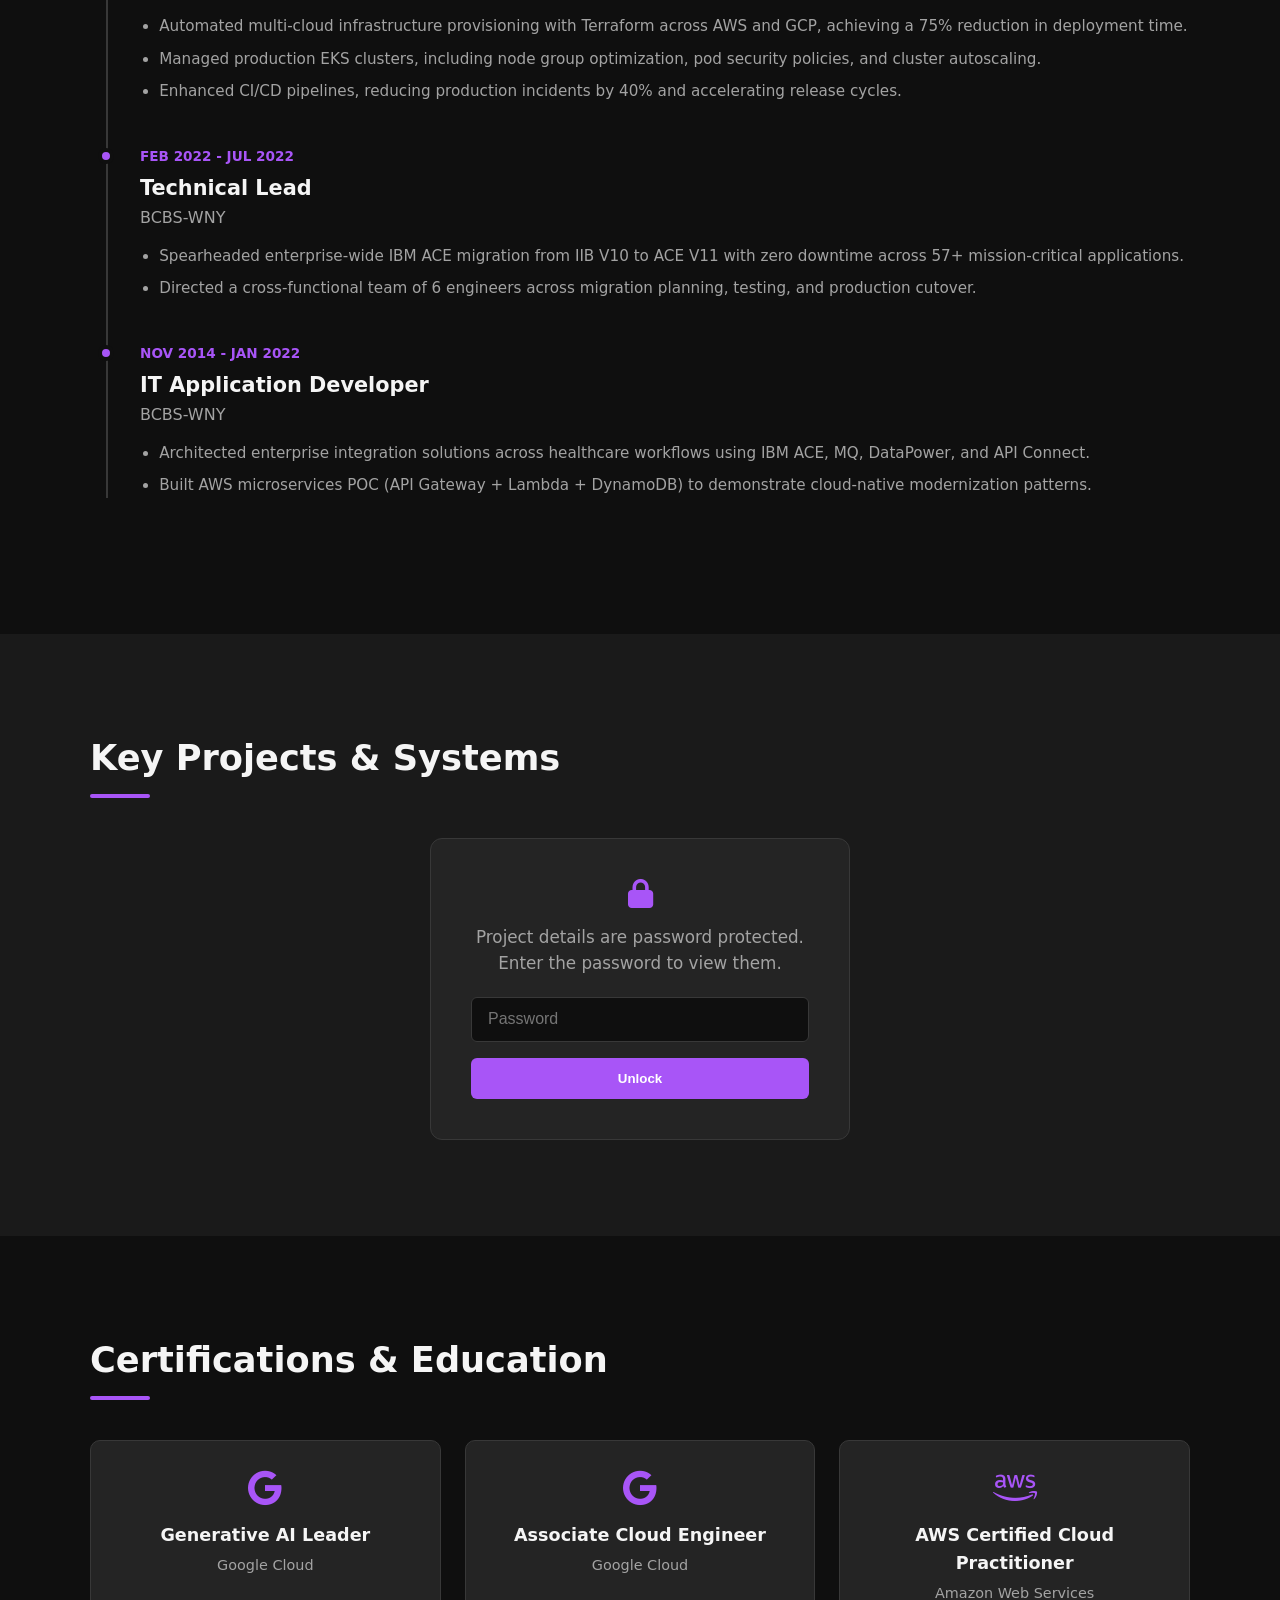
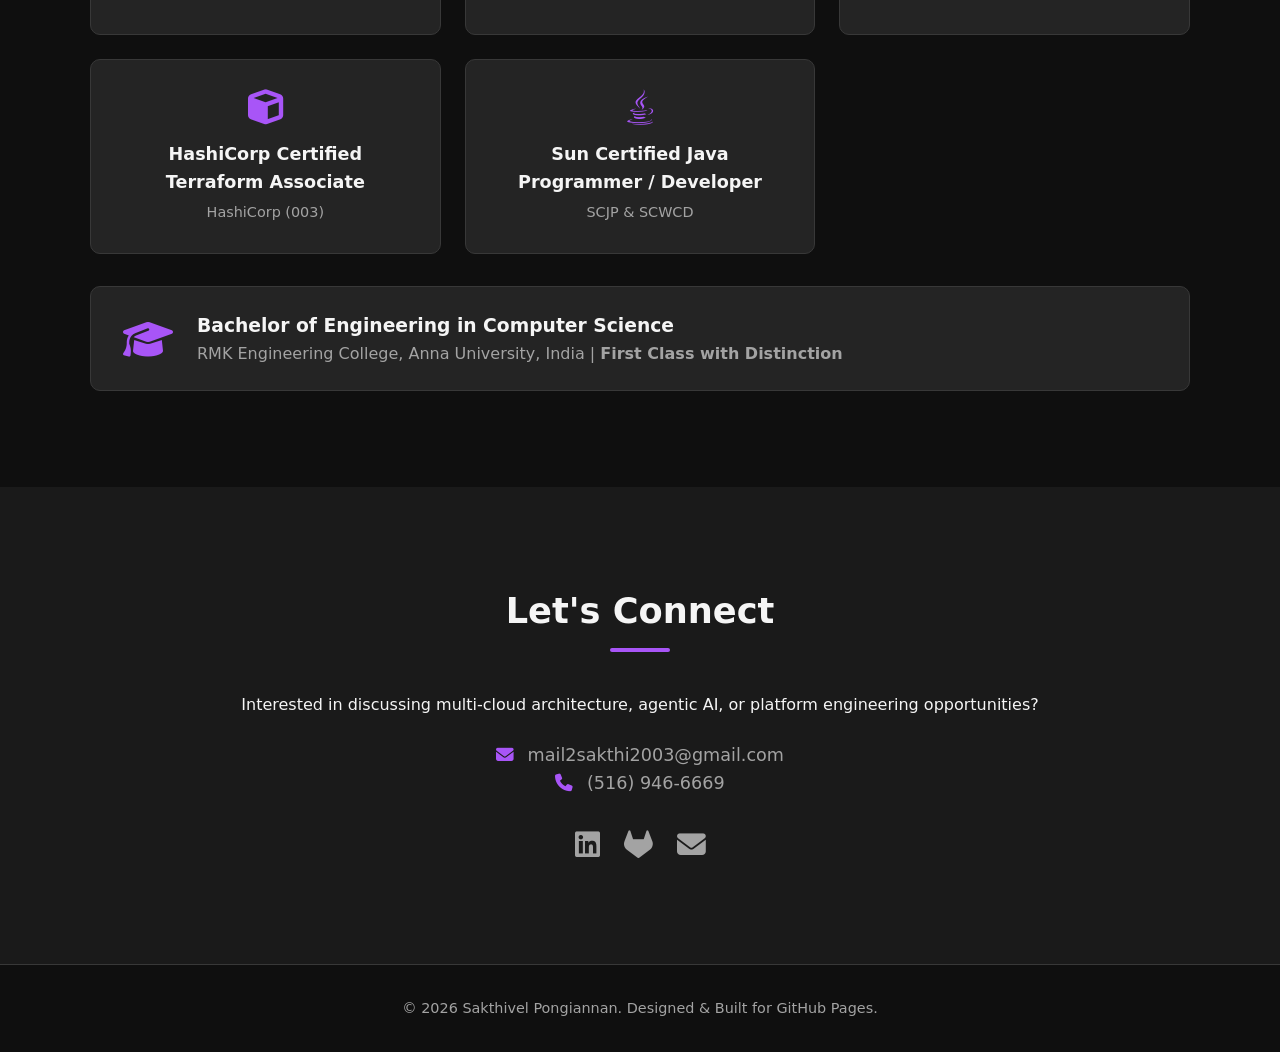
==== commit 5af4459f: "Adding Cloudspecific details" ====
--- a/index.html
+++ b/index.html
@@ -13,10 +13,11 @@
     <!-- Navigation Bar -->
     <nav class="navbar">
         <div class="nav-container">
-            <a href="#" class="logo">Sakthivel<span>.dev</span></a>
+            <a href="#" class="logo">Sakthivel<span>Pongiannan</span></a>
             <ul class="nav-links">
                 <li><a href="#about">About</a></li>
                 <li><a href="#skills">Skills</a></li>
+                <li><a href="aws.html">Cloud Notes</a></li>
                 <li><a href="#experience">Experience</a></li>
                 <li><a href="#projects">Projects</a></li>
                 <li><a href="#certifications">Certifications</a></li>
@@ -175,56 +176,98 @@
         </div>
     </section>
 
-    <!-- Projects Section -->
+    <!-- Projects Section (password gated) -->
     <section id="projects" class="section bg-alt">
         <div class="container">
             <h2 class="section-title">Key Projects & Systems</h2>
-            <div class="projects-grid">
-
-                <div class="project-card">
-                    <div class="project-header">
-                        <i class="fa-solid fa-microchip project-icon"></i>
-                        <h3>MCP AI Agent Infrastructure Engine</h3>
-                    </div>
-                    <p>Engineered custom Model Context Protocol (MCP) AI agents utilizing Python and Google ADK for automated Terraform code generation, decreasing multi-cloud provisioning effort by 60–70%.</p>
-                    <div class="tags">
-                        <span>Agentic AI</span>
-                        <span>MCP</span>
-                        <span>Terraform</span>
-                        <span>Google ADK</span>
-                        <span>Python</span>
-                    </div>
-                </div>
-
-                <div class="project-card">
-                    <div class="project-header">
-                        <i class="fa-solid fa-cubes project-icon"></i>
-                        <h3>NIMBUS Cloud Intake Platform</h3>
-                    </div>
-                    <p>Designed and built an end-to-end cloud management platform deployed on GCP Cloud Run. Features automated IAM governance, self-service request workflows, and YAML factory deployments serving 250+ cloud projects.</p>
-                    <div class="tags">
-                        <span>Spring Boot</span>
-                        <span>Angular</span>
-                        <span>Cloud Run</span>
-                        <span>GCP</span>
-                        <span>AWS</span>
-                    </div>
-                </div>
-
-                <div class="project-card">
-                    <div class="project-header">
-                        <i class="fa-solid fa-network-wired project-icon"></i>
-                        <h3>Hybrid Multi-Cloud Foundation & Mesh</h3>
-                        <p>Architected shared VPC landing zones, OIDC short-lived keyless authentication pipelines, cross-account RAM sharing, and hybrid interconnects linking on-prem data centers to AWS and GCP.</p>
+
+            <!-- Lock prompt -->
+            <div id="projects-lock" class="about-card" style="max-width: 420px; margin: 0 auto; text-align: center;">
+                <i class="fa-solid fa-lock" style="font-size: 1.8rem; color: var(--accent-color); margin-bottom: 1rem;"></i>
+                <p style="margin-bottom: 1.2rem;">Project details are password protected. Enter the password to view them.</p>
+                <form id="projects-unlock-form">
+                    <input
+                        type="password"
+                        id="projects-password-input"
+                        placeholder="Password"
+                        autocomplete="off"
+                        style="width: 100%; padding: 0.8rem 1rem; border-radius: 6px; border: 1px solid var(--border-color); background-color: var(--bg-color); color: var(--text-color); font-size: 1rem; margin-bottom: 1rem;"
+                    >
+                    <button type="submit" class="btn btn-primary" style="width: 100%; border: none; cursor: pointer;">Unlock</button>
+                </form>
+                <p id="projects-lock-error" style="color: #f87171; font-size: 0.9rem; margin-top: 1rem; display: none;">
+                    Incorrect password. Try again.
+                </p>
+            </div>
+
+            <!-- Gated content -->
+            <div id="projects-content" style="display: none;">
+                <div class="projects-grid">
+
+                    <div class="project-card">
+                        <div class="project-header">
+                            <i class="fa-solid fa-microchip project-icon"></i>
+                            <h3>MCP AI Agent Infrastructure Engine</h3>
+                        </div>
+                        <p>Engineered custom Model Context Protocol (MCP) AI agents utilizing Python and Google ADK for automated Terraform code generation, decreasing multi-cloud provisioning effort by 60–70%.</p>
                         <div class="tags">
-                            <span>AWS RAM</span>
-                            <span>Direct Connect</span>
-                            <span>Shared VPC</span>
-                            <span>OIDC</span>
-                        </div>
-                    </div>
-                </div>
-
+                            <span>Agentic AI</span>
+                            <span>MCP</span>
+                            <span>Terraform</span>
+                            <span>Google ADK</span>
+                            <span>Python</span>
+                        </div>
+                    </div>
+
+                    <div class="project-card">
+                        <div class="project-header">
+                            <i class="fa-solid fa-cubes project-icon"></i>
+                            <h3>NIMBUS Cloud Intake Platform</h3>
+                        </div>
+                        <p>Designed and built an end-to-end cloud management platform deployed on GCP Cloud Run. Features automated IAM governance, self-service request workflows, and YAML factory deployments serving 250+ cloud projects.</p>
+                        <div class="tags">
+                            <span>Spring Boot</span>
+                            <span>Angular</span>
+                            <span>Cloud Run</span>
+                            <span>GCP</span>
+                            <span>AWS</span>
+                        </div>
+                    </div>
+
+                    <div class="project-card">
+                        <div class="project-header">
+                            <i class="fa-solid fa-network-wired project-icon"></i>
+                            <h3>Hybrid Multi-Cloud Foundation & Mesh</h3>
+                            <p>Architected shared VPC landing zones, OIDC short-lived keyless authentication pipelines, cross-account RAM sharing, and hybrid interconnects linking on-prem data centers to AWS and GCP.</p>
+                            <div class="tags">
+                                <span>AWS RAM</span>
+                                <span>Direct Connect</span>
+                                <span>Shared VPC</span>
+                                <span>OIDC</span>
+                            </div>
+                        </div>
+                    </div>
+
+                    <a href="https://github.com/mail2sakthi2003/AI_Agents" target="_blank" rel="noopener noreferrer" class="project-card" style="display: block; text-decoration: none; color: inherit;">
+                        <div class="project-header">
+                            <i class="fa-solid fa-comments project-icon"></i>
+                            <h3>Agentic Chat UI on Google ADK</h3>
+                        </div>
+                        <p>Built a production-shaped Angular chat interface wired to a custom Google ADK agent, using CopilotKit and the AG-UI protocol to stream responses from a FastAPI bridge into a live, tool-enabled conversational UI.</p>
+                        <div class="tags">
+                            <span>Angular</span>
+                            <span>Google ADK</span>
+                            <span>CopilotKit</span>
+                            <span>AG-UI Protocol</span>
+                            <span>FastAPI</span>
+                            <span>Gemini</span>
+                        </div>
+                    </a>
+
+                </div>
+                <button id="projects-lock-again-btn" class="btn btn-secondary" style="border: 1px solid var(--border-color); cursor: pointer; background: none; margin-top: 2rem;">
+                    <i class="fa-solid fa-lock"></i> Lock projects
+                </button>
             </div>
         </div>
     </section>
@@ -293,5 +336,54 @@
         <p>&copy; 2026 Sakthivel Pongiannan. Designed & Built for GitHub Pages.</p>
     </footer>
 
+    <script>
+        // SHA-256 hash of the shared site password — plaintext is never stored here.
+        // Shared with notes.html so unlocking either one unlocks both, for this browser.
+        const GATE_PASSWORD_HASH = '393a53b82702d50e5046990bca98f60f6153a4a9715c217d467826b340489800';
+        const GATE_STORAGE_KEY = 'siteUnlocked';
+
+        async function gateSha256Hex(text) {
+            const data = new TextEncoder().encode(text);
+            const hashBuffer = await crypto.subtle.digest('SHA-256', data);
+            return Array.from(new Uint8Array(hashBuffer))
+                .map(b => b.toString(16).padStart(2, '0'))
+                .join('');
+        }
+
+        function showProjects() {
+            document.getElementById('projects-lock').style.display = 'none';
+            document.getElementById('projects-content').style.display = 'block';
+        }
+
+        function showProjectsLock() {
+            document.getElementById('projects-content').style.display = 'none';
+            document.getElementById('projects-lock').style.display = 'block';
+            document.getElementById('projects-password-input').value = '';
+        }
+
+        if (localStorage.getItem(GATE_STORAGE_KEY) === 'true') {
+            showProjects();
+        }
+
+        document.getElementById('projects-unlock-form').addEventListener('submit', async (e) => {
+            e.preventDefault();
+            const entered = document.getElementById('projects-password-input').value;
+            const enteredHash = await gateSha256Hex(entered);
+
+            if (enteredHash === GATE_PASSWORD_HASH) {
+                localStorage.setItem(GATE_STORAGE_KEY, 'true');
+                document.getElementById('projects-lock-error').style.display = 'none';
+                showProjects();
+            } else {
+                document.getElementById('projects-lock-error').style.display = 'block';
+            }
+        });
+
+        document.getElementById('projects-lock-again-btn').addEventListener('click', () => {
+            localStorage.removeItem(GATE_STORAGE_KEY);
+            showProjectsLock();
+        });
+    </script>
+
 </body>
-</html>
+</html>
--- a/style.css
+++ b/style.css
@@ -1,13 +1,14 @@
-/* --- Base Styles --- */
+/* --- Color Palette & Variables --- */
 :root {
-    --bg-color: #0f172a;
-    --bg-alt: #1e293b;
-    --text-color: #f8fafc;
-    --text-muted: #94a3b8;
-    --accent-color: #38bdf8;
-    --accent-hover: #0284c7;
-    --card-bg: #1e293b;
-    --border-color: #334155;
+    --bg-color: #0f0f0f;
+    --bg-alt: #1a1a1a;
+    --card-bg: #242424;
+    --text-color: #f5f5f5;
+    --text-muted: #a3a3a3;
+    --accent-color: #a855f7;
+    --accent-hover: #9333ea;
+    --accent-secondary: #c026d3;
+    --border-color: #383838;
     --font-family: system-ui, -apple-system, BlinkMacSystemFont, 'Segoe UI', Roboto, sans-serif;
 }
 
@@ -25,13 +26,13 @@
     line-height: 1.6;
 }
 
-/* --- Navigation --- */
+/* --- Navbar --- */
 .navbar {
     position: fixed;
     top: 0;
     width: 100%;
-    background-color: rgba(15, 23, 42, 0.9);
-    backdrop-filter: blur(8px);
+    background-color: rgba(15, 15, 15, 0.85);
+    backdrop-filter: blur(10px);
     border-bottom: 1px solid var(--border-color);
     z-index: 1000;
 }
@@ -57,30 +58,22 @@
 .nav-links {
     display: flex;
     list-style: none;
-    gap: 2rem;
+    gap: 1.8rem;
 }
 
 .nav-links a {
     color: var(--text-muted);
     text-decoration: none;
+    font-weight: 500;
     transition: color 0.2s ease;
 }
 
 .nav-links a:hover { color: var(--accent-color); }
 
-/* --- Layout Components --- */
-.section {
-    padding: 6rem 2rem;
-}
-
-.bg-alt {
-    background-color: var(--bg-alt);
-}
-
-.container {
-    max-width: 1100px;
-    margin: 0 auto;
-}
+/* --- Global Section Settings --- */
+.section { padding: 6rem 2rem; }
+.bg-alt { background-color: var(--bg-alt); }
+.container { max-width: 1100px; margin: 0 auto; }
 
 .section-title {
     font-size: 2.2rem;
@@ -91,7 +84,7 @@
 .section-title::after {
     content: '';
     display: block;
-    width: 50px;
+    width: 60px;
     height: 4px;
     background: var(--accent-color);
     margin-top: 0.5rem;
@@ -101,20 +94,37 @@
 .text-center { text-align: center; }
 .text-center .section-title::after { margin: 0.5rem auto 0; }
 
-/* --- Hero --- */
+/* --- Hero Section --- */
 .hero {
     min-height: 100vh;
     display: flex;
     align-items: center;
     justify-content: center;
-    padding: 0 2rem;
+    padding: 6rem 2rem 2rem;
     text-align: center;
 }
 
-.hero h1 { font-size: 3.5rem; margin-bottom: 1rem; }
-.highlight { color: var(--accent-color); }
-.tagline { font-size: 1.5rem; color: var(--text-muted); margin-bottom: 1rem; }
-.subtext { max-width: 600px; margin: 0 auto 2rem; color: var(--text-muted); }
+.badge {
+    background-color: rgba(168, 85, 247, 0.15);
+    color: var(--accent-color);
+    padding: 0.4rem 1rem;
+    border-radius: 20px;
+    font-size: 0.85rem;
+    font-weight: 600;
+    border: 1px solid rgba(168, 85, 247, 0.3);
+    display: inline-block;
+    margin-bottom: 1.5rem;
+}
+
+.hero h1 { font-size: 3.2rem; margin-bottom: 1rem; }
+.highlight {
+    background: linear-gradient(135deg, var(--accent-color) 0%, var(--accent-secondary) 100%);
+    -webkit-background-clip: text;
+    background-clip: text;
+    color: transparent;
+}
+.tagline { font-size: 1.5rem; color: var(--text-muted); margin-bottom: 1rem; font-weight: 500; }
+.subtext { max-width: 680px; margin: 0 auto 2rem; color: var(--text-muted); font-size: 1.05rem; }
 
 .hero-cta {
     display: flex;
@@ -122,7 +132,6 @@
     justify-content: center;
 }
 
-/* --- Buttons --- */
 .btn {
     padding: 0.8rem 1.8rem;
     border-radius: 6px;
@@ -131,7 +140,7 @@
     transition: all 0.2s ease;
 }
 
-.btn-primary { background-color: var(--accent-color); color: #0f172a; }
+.btn-primary { background-color: var(--accent-color); color: #ffffff; }
 .btn-primary:hover { background-color: var(--accent-hover); }
 
 .btn-secondary {
@@ -140,25 +149,45 @@
 }
 .btn-secondary:hover { border-color: var(--accent-color); color: var(--accent-color); }
 
-/* --- Grids --- */
-.skills-grid, .projects-grid {
+/* --- About Card & Key Differentiators --- */
+.about-card {
+    background-color: var(--card-bg);
+    padding: 2.5rem;
+    border-radius: 12px;
+    border: 1px solid var(--border-color);
+}
+
+.about-card p { margin-bottom: 1.2rem; font-size: 1.05rem; color: var(--text-muted); }
+
+.differentiators {
     display: grid;
     grid-template-columns: repeat(auto-fit, minmax(280px, 1fr));
     gap: 1.5rem;
-}
-
-.skill-card, .project-card {
-    background-color: var(--bg-color);
+    margin-top: 2rem;
+    padding-top: 2rem;
+    border-top: 1px solid var(--border-color);
+}
+
+.diff-item i { font-size: 1.8rem; color: var(--accent-color); margin-bottom: 0.8rem; }
+.diff-item h4 { margin-bottom: 0.5rem; color: var(--text-color); }
+.diff-item p { font-size: 0.95rem; }
+
+/* --- Skills Grid --- */
+.skills-grid, .projects-grid, .certs-grid {
+    display: grid;
+    grid-template-columns: repeat(auto-fit, minmax(300px, 1fr));
+    gap: 1.5rem;
+}
+
+.skill-card, .project-card, .cert-card {
+    background-color: var(--card-bg);
     padding: 2rem;
-    border-radius: 8px;
+    border-radius: 10px;
     border: 1px solid var(--border-color);
     transition: transform 0.2s ease, border-color 0.2s ease;
 }
 
-.bg-alt .skill-card { background-color: var(--bg-color); }
-.project-card { background-color: var(--card-bg); }
-
-.skill-card:hover, .project-card:hover {
+.skill-card:hover, .project-card:hover, .cert-card:hover {
     transform: translateY(-4px);
     border-color: var(--accent-color);
 }
@@ -169,32 +198,106 @@
     margin-bottom: 1rem;
 }
 
-.skill-card h3, .project-card h3 { margin-bottom: 0.5rem; }
-.project-card p { color: var(--text-muted); font-size: 0.95rem; margin-bottom: 1rem; }
-
-/* --- Tags & Links --- */
-.tags { display: flex; gap: 0.5rem; flex-wrap: wrap; margin-bottom: 1.5rem; }
+.skill-card h3 { margin-bottom: 0.5rem; }
+.skill-card p { color: var(--text-muted); font-size: 0.95rem; }
+
+/* --- Timeline Section --- */
+.timeline {
+    position: relative;
+    border-left: 2px solid var(--border-color);
+    padding-left: 2rem;
+    margin-left: 1rem;
+}
+
+.timeline-item {
+    position: relative;
+    margin-bottom: 2.5rem;
+}
+
+.timeline-dot {
+    position: absolute;
+    left: -2.6rem;
+    top: 0.3rem;
+    width: 1rem;
+    height: 1rem;
+    border-radius: 50%;
+    background-color: var(--accent-color);
+    border: 4px solid var(--bg-color);
+}
+
+.timeline-date {
+    font-size: 0.85rem;
+    color: var(--accent-color);
+    font-weight: 600;
+    text-transform: uppercase;
+}
+
+.timeline-content h3 { font-size: 1.3rem; margin-top: 0.2rem; }
+.timeline-content h4 { color: var(--text-muted); margin-bottom: 0.8rem; font-weight: 500; }
+
+.timeline-content ul {
+    list-style-type: disc;
+    padding-left: 1.2rem;
+    color: var(--text-muted);
+}
+
+.timeline-content li { margin-bottom: 0.5rem; font-size: 0.95rem; }
+
+/* --- Project Cards & Badges --- */
+.project-header {
+    display: flex;
+    align-items: center;
+    gap: 1rem;
+    margin-bottom: 1rem;
+}
+
+.project-icon { font-size: 1.8rem; color: var(--accent-color); }
+.project-card p { color: var(--text-muted); font-size: 0.95rem; margin-bottom: 1.5rem; }
+
+.tags { display: flex; gap: 0.5rem; flex-wrap: wrap; }
 .tags span {
-    background-color: rgba(56, 189, 248, 0.1);
-    color: var(--accent-color);
-    padding: 0.2rem 0.6rem;
+    background-color: rgba(168, 85, 247, 0.1);
+    color: var(--accent-color);
+    padding: 0.3rem 0.7rem;
     border-radius: 4px;
     font-size: 0.8rem;
-}
-
-.project-link {
-    color: var(--accent-color);
-    text-decoration: none;
-    font-weight: 600;
-    font-size: 0.9rem;
-}
-
-/* --- Social & Footer --- */
+    font-weight: 500;
+}
+
+/* --- Certifications & Education --- */
+.cert-card { text-align: center; padding: 1.8rem; }
+.cert-icon { font-size: 2.2rem; color: var(--accent-color); margin-bottom: 1rem; }
+.cert-card h4 { font-size: 1.1rem; margin-bottom: 0.3rem; }
+.cert-card p { color: var(--text-muted); font-size: 0.9rem; }
+
+.education-box {
+    margin-top: 2rem;
+    background-color: var(--card-bg);
+    padding: 1.5rem 2rem;
+    border-radius: 10px;
+    border: 1px solid var(--border-color);
+    display: flex;
+    align-items: center;
+    gap: 1.5rem;
+}
+
+.edu-icon { font-size: 2.5rem; color: var(--accent-color); }
+.education-box p { color: var(--text-muted); }
+
+/* --- Contact & Social Links --- */
+.contact-details {
+    margin: 1.5rem 0;
+    font-size: 1.1rem;
+    color: var(--text-muted);
+}
+
+.contact-details i { color: var(--accent-color); margin-right: 0.5rem; }
+
 .social-links {
     display: flex;
     justify-content: center;
     gap: 1.5rem;
-    margin-top: 2rem;
+    margin-top: 1.5rem;
 }
 
 .social-links a {
@@ -205,6 +308,7 @@
 
 .social-links a:hover { color: var(--accent-color); }
 
+/* --- Footer --- */
 footer {
     text-align: center;
     padding: 2rem;
@@ -213,8 +317,107 @@
     font-size: 0.9rem;
 }
 
-/* --- Responsive Design --- */
+/* --- Mobile Responsiveness --- */
 @media (max-width: 768px) {
-    .hero h1 { font-size: 2.5rem; }
-    .nav-links { display: none; } /* Simplified for starter */
-}
+    .hero h1 { font-size: 2.3rem; }
+    .nav-links { display: none; }
+    .education-box { flex-direction: column; text-align: center; }
+}
+
+/* --- Cloud Sub-Nav Switcher (added for cloud deep-dive pages) --- */
+.back-link {
+    display: inline-flex;
+    align-items: center;
+    gap: 0.4rem;
+    color: var(--text-muted);
+    text-decoration: none;
+    font-size: 0.9rem;
+    margin-bottom: 1.5rem;
+    transition: color 0.2s ease;
+}
+.back-link:hover { color: var(--accent-color); }
+
+.cloud-switcher {
+    display: flex;
+    gap: 0.8rem;
+    justify-content: center;
+    flex-wrap: wrap;
+    margin-top: 1.5rem;
+}
+
+.cloud-tab {
+    padding: 0.55rem 1.4rem;
+    border: 1px solid var(--border-color);
+    border-radius: 20px;
+    color: var(--text-muted);
+    text-decoration: none;
+    font-weight: 600;
+    font-size: 0.9rem;
+    transition: all 0.2s ease;
+}
+.cloud-tab:hover { border-color: var(--accent-color); color: var(--accent-color); }
+.cloud-tab.active { background-color: var(--accent-color); color: #ffffff; border-color: var(--accent-color); }
+
+/* --- Day-to-Day / Study Log entries --- */
+.log-entry {
+    border-left: 3px solid var(--border-color);
+    padding: 0.9rem 0 0.9rem 1.3rem;
+    margin-bottom: 1.2rem;
+    transition: border-color 0.2s ease;
+}
+.log-entry:hover { border-left-color: var(--accent-color); }
+.log-date {
+    font-size: 0.78rem;
+    color: var(--accent-color);
+    font-weight: 700;
+    text-transform: uppercase;
+    letter-spacing: 0.03em;
+}
+.log-entry h4 { margin: 0.3rem 0 0.4rem; font-size: 1.05rem; }
+.log-entry p { color: var(--text-muted); font-size: 0.95rem; margin-bottom: 0; }
+.log-placeholder {
+    border: 1px dashed var(--border-color);
+    border-radius: 8px;
+    padding: 1.5rem;
+    text-align: center;
+    color: var(--text-muted);
+    font-size: 0.9rem;
+    font-style: italic;
+}
+
+/* --- Roadmap steps (used on Azure learning-journey page) --- */
+.roadmap-step {
+    display: flex;
+    gap: 1.2rem;
+    margin-bottom: 1.8rem;
+    align-items: flex-start;
+}
+.roadmap-num {
+    flex-shrink: 0;
+    width: 2.6rem;
+    height: 2.6rem;
+    border-radius: 50%;
+    background-color: var(--card-bg);
+    border: 1px solid var(--border-color);
+    display: flex;
+    align-items: center;
+    justify-content: center;
+    color: var(--accent-color);
+    font-weight: 700;
+}
+.roadmap-content h4 { margin-bottom: 0.3rem; }
+.roadmap-content p { color: var(--text-muted); font-size: 0.95rem; }
+
+.status-pill {
+    display: inline-block;
+    padding: 0.25rem 0.7rem;
+    border-radius: 12px;
+    font-size: 0.75rem;
+    font-weight: 700;
+    text-transform: uppercase;
+    letter-spacing: 0.03em;
+    margin-left: 0.6rem;
+}
+.status-done { background: rgba(74, 222, 128, 0.15); color: #4ade80; }
+.status-inprogress { background: rgba(168, 85, 247, 0.15); color: var(--accent-color); }
+.status-planned { background: rgba(148, 163, 184, 0.15); color: var(--text-muted); }
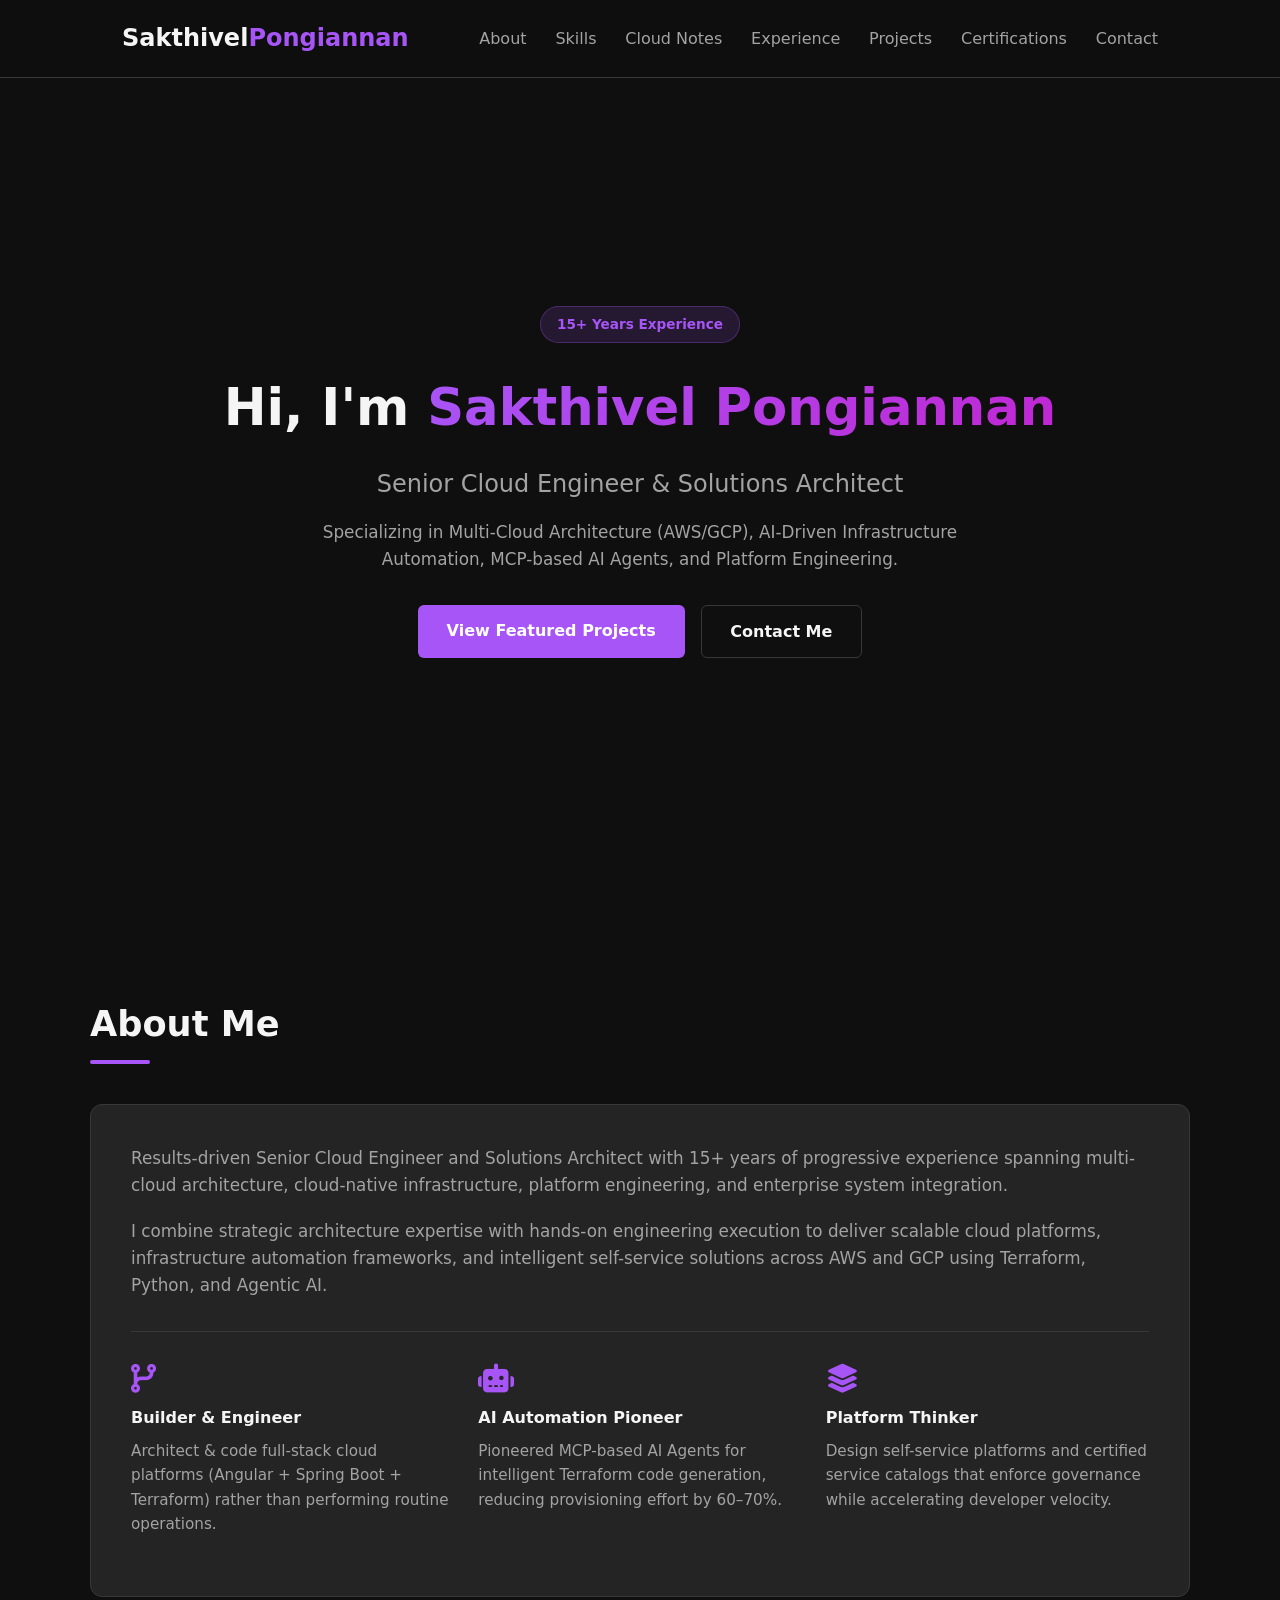
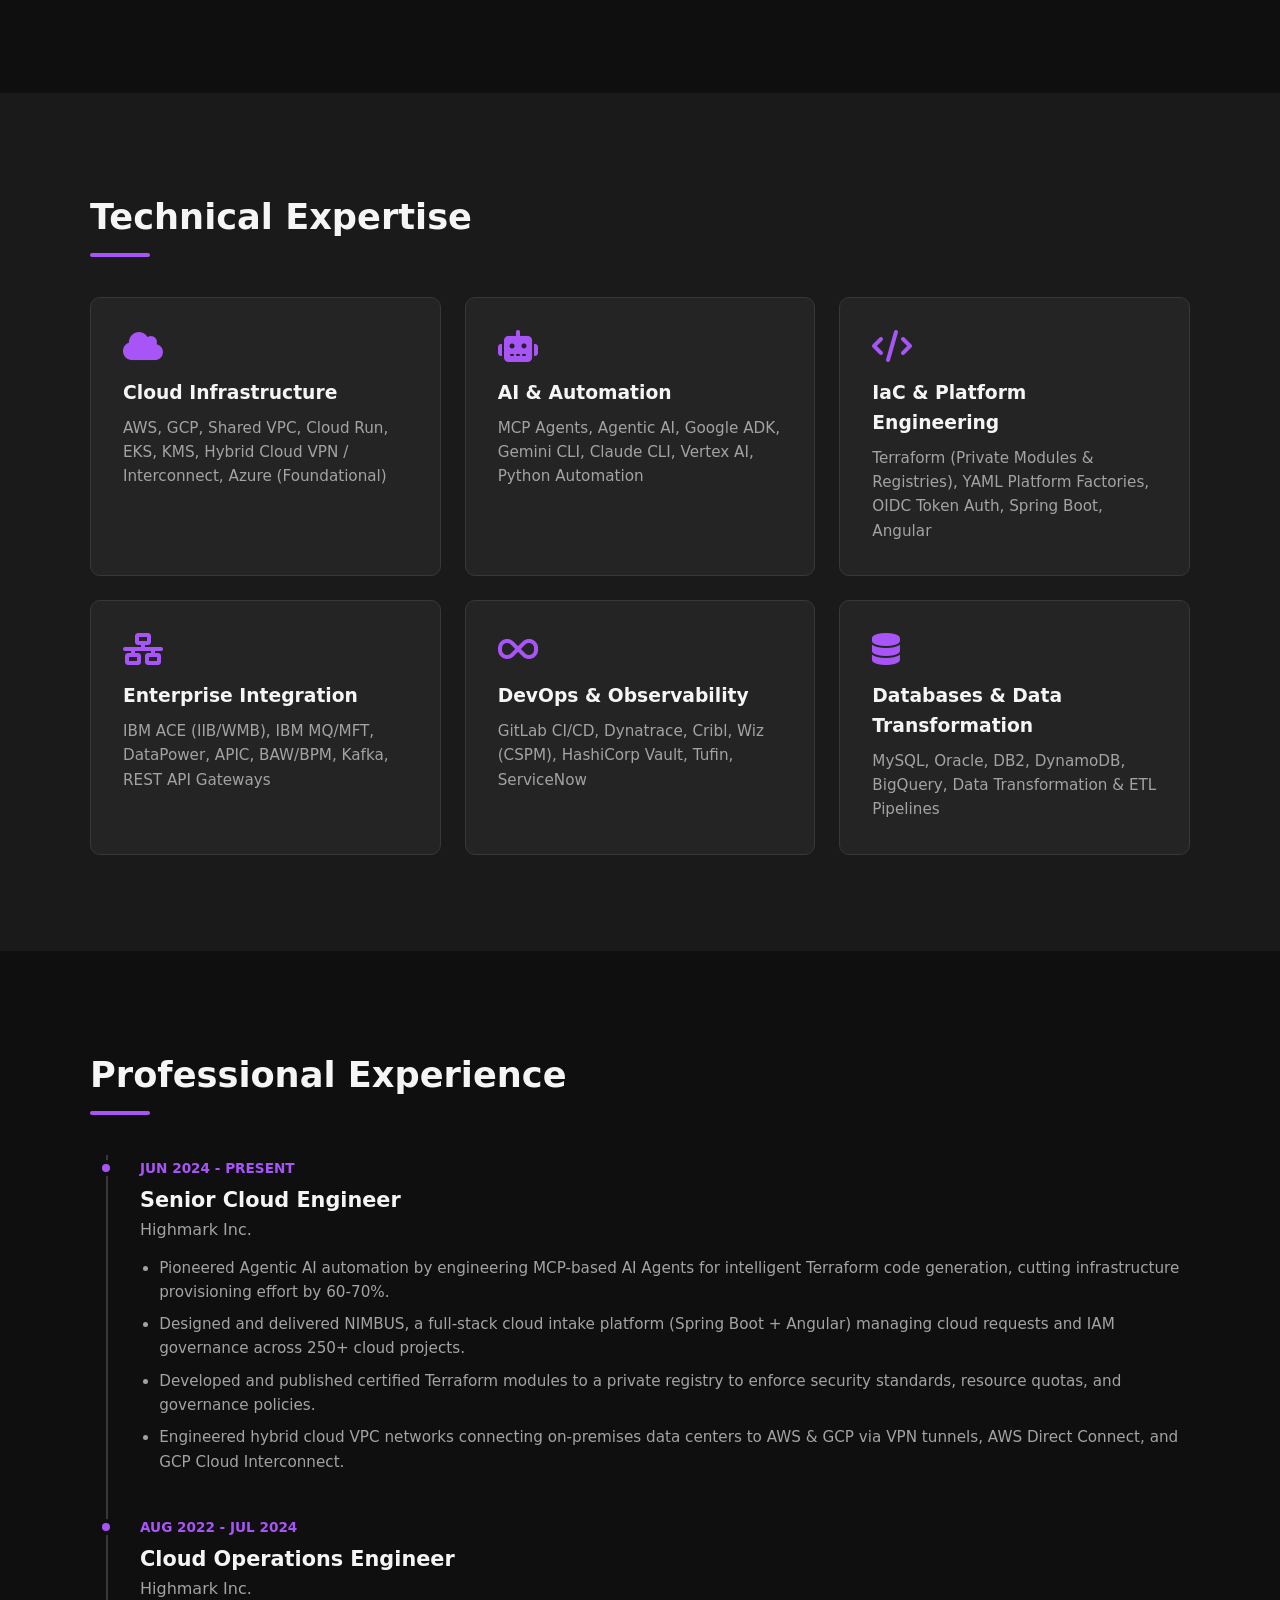
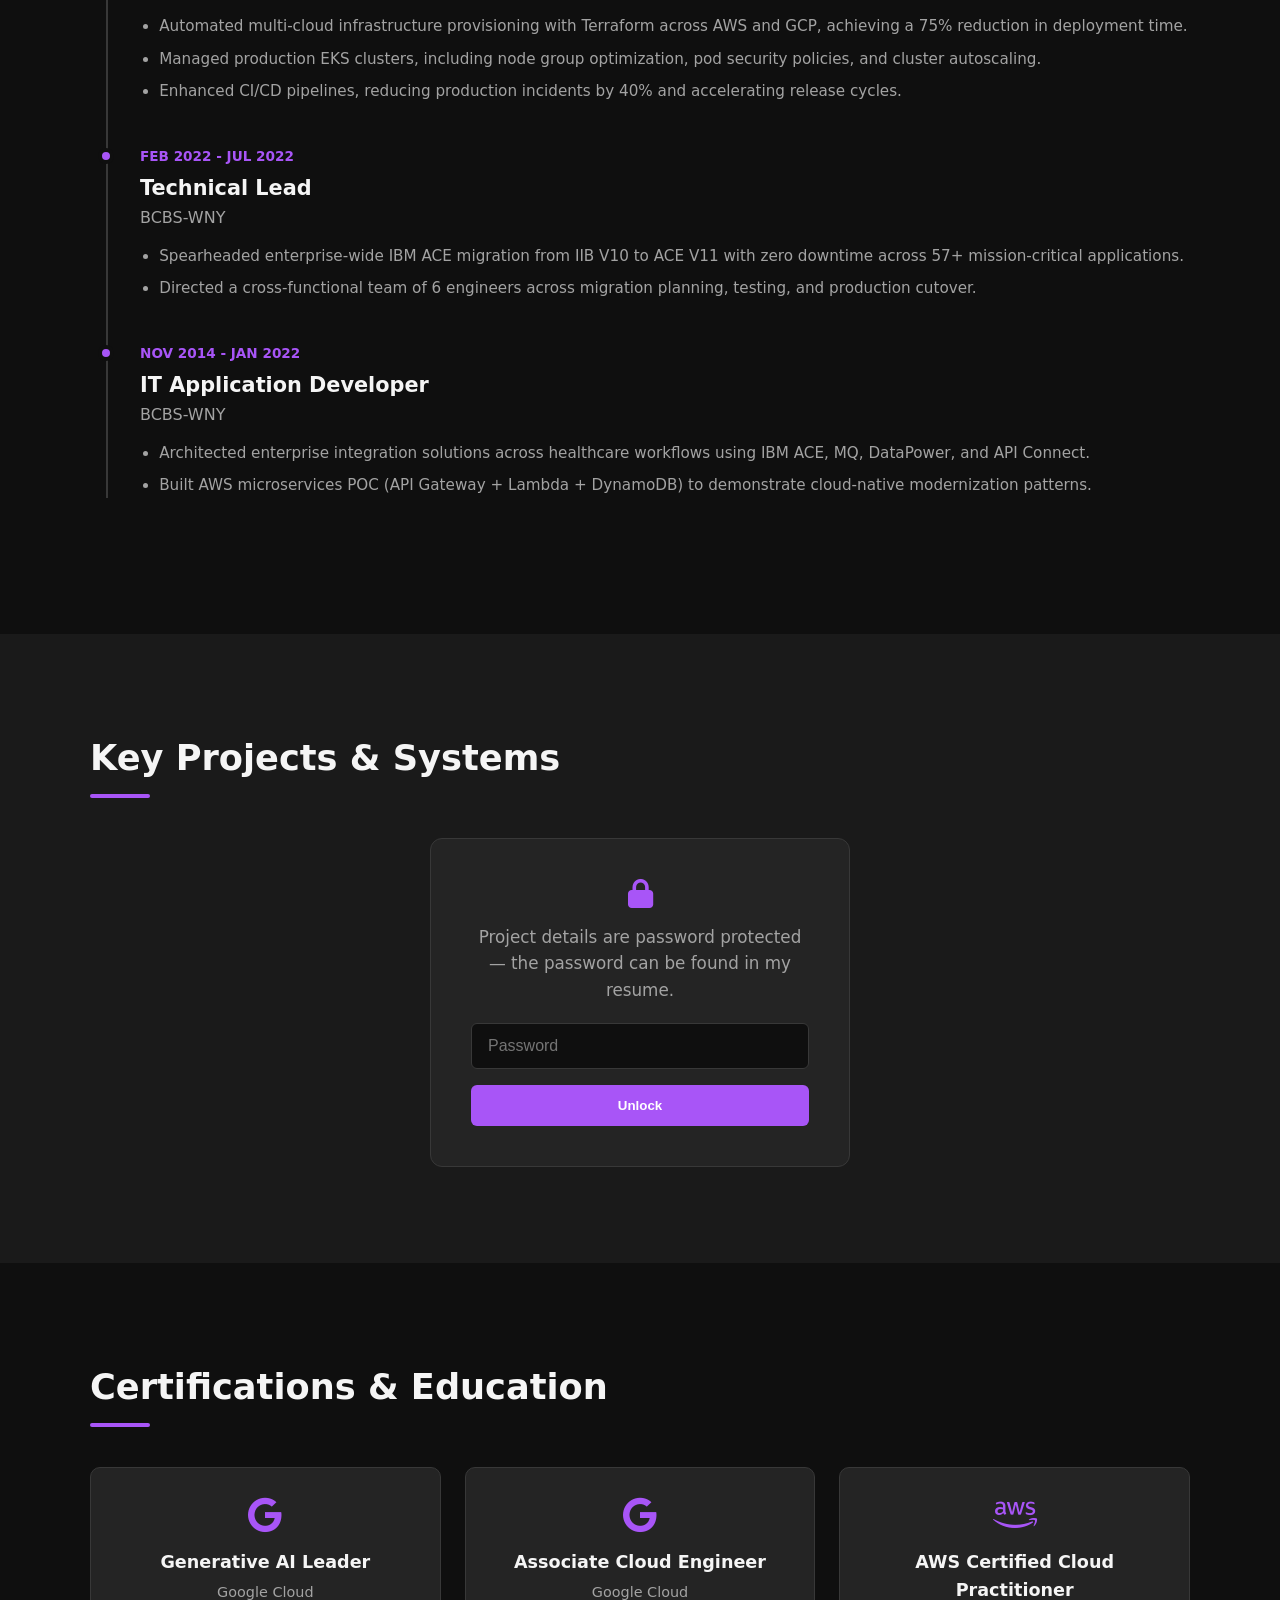
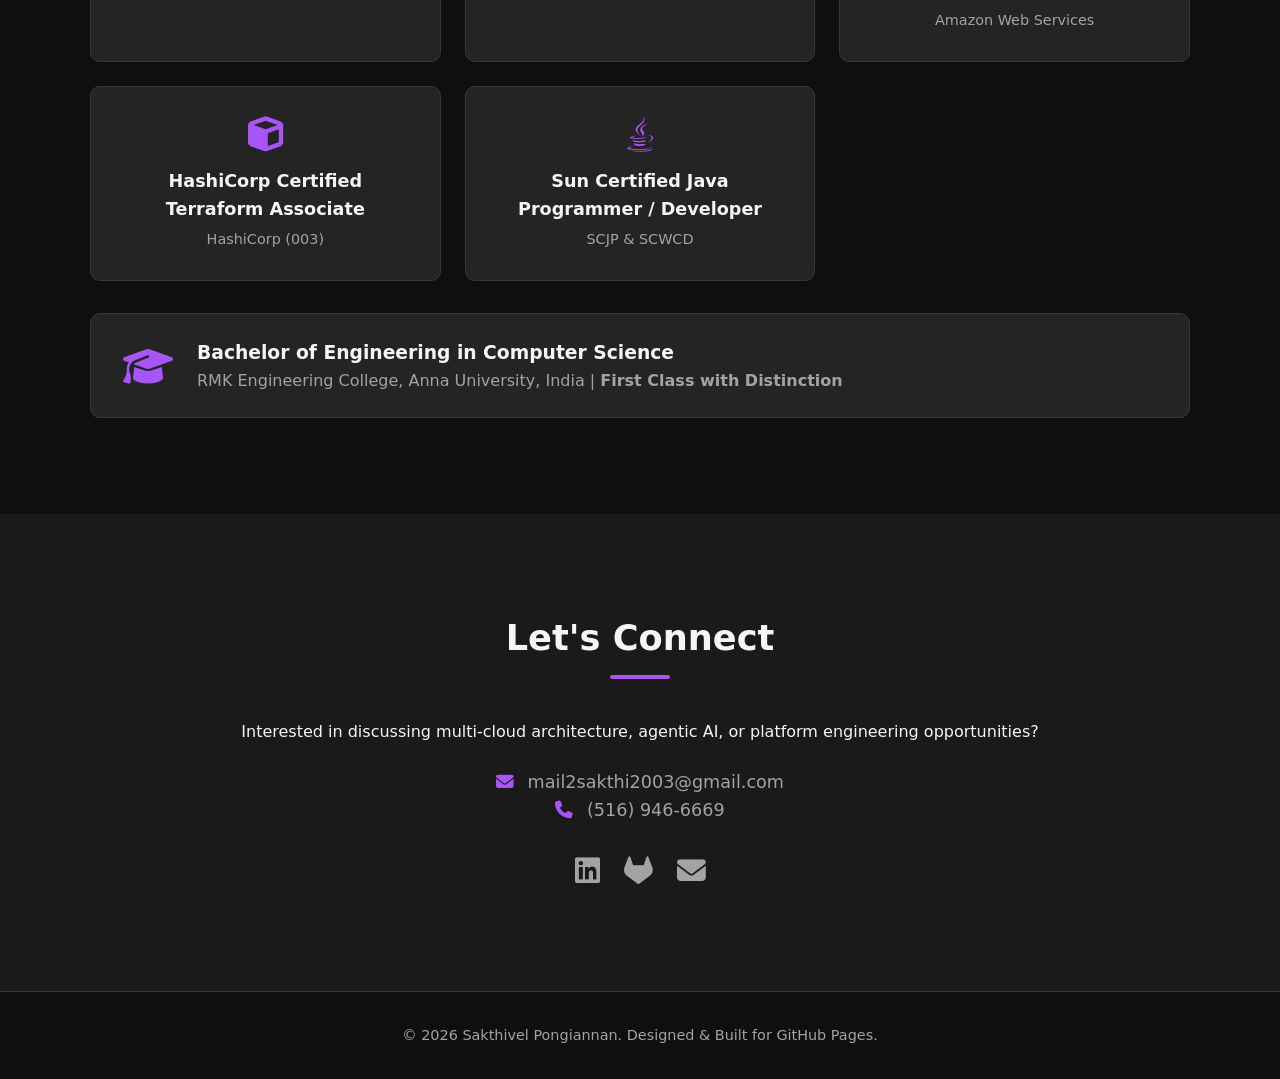
==== commit d1227664: "Adding pwd  details" ====
--- a/index.html
+++ b/index.html
@@ -184,7 +184,7 @@
             <!-- Lock prompt -->
             <div id="projects-lock" class="about-card" style="max-width: 420px; margin: 0 auto; text-align: center;">
                 <i class="fa-solid fa-lock" style="font-size: 1.8rem; color: var(--accent-color); margin-bottom: 1rem;"></i>
-                <p style="margin-bottom: 1.2rem;">Project details are password protected. Enter the password to view them.</p>
+                <p style="margin-bottom: 1.2rem;">Project details are password protected — the password can be found in my resume.</p>
                 <form id="projects-unlock-form">
                     <input
                         type="password"
@@ -238,13 +238,13 @@
                         <div class="project-header">
                             <i class="fa-solid fa-network-wired project-icon"></i>
                             <h3>Hybrid Multi-Cloud Foundation & Mesh</h3>
-                            <p>Architected shared VPC landing zones, OIDC short-lived keyless authentication pipelines, cross-account RAM sharing, and hybrid interconnects linking on-prem data centers to AWS and GCP.</p>
-                            <div class="tags">
-                                <span>AWS RAM</span>
-                                <span>Direct Connect</span>
-                                <span>Shared VPC</span>
-                                <span>OIDC</span>
-                            </div>
+                        </div>
+                        <p>Architected shared VPC landing zones, OIDC short-lived keyless authentication pipelines, cross-account RAM sharing, and hybrid interconnects linking on-prem data centers to AWS and GCP.</p>
+                        <div class="tags">
+                            <span>AWS RAM</span>
+                            <span>Direct Connect</span>
+                            <span>Shared VPC</span>
+                            <span>OIDC</span>
                         </div>
                     </div>
 
@@ -262,6 +262,20 @@
                             <span>FastAPI</span>
                             <span>Gemini</span>
                         </div>
+                    <a href="https://github.com/mail2sakthi2003/ai-engineering-roadmap/tree/master/rag-bot" target="_blank" rel="noopener noreferrer" class="project-card" style="display: block; text-decoration: none; color: inherit;">
+                        <div class="project-header">
+                            <i class="fa-solid fa-book-open-reader project-icon"></i>
+                            <h3>Personal Knowledge RAG Engine</h3>
+                        </div>
+                        <p>Built a retrieval-augmented generation pipeline from the ground up — document ingestion and chunking, embedding into a local ChromaDB vector store, and a dedicated evaluation harness to measure retrieval quality and tune chunking strategy, rather than just wiring an API call.</p>
+                        <div class="tags">
+                            <span>Python</span>
+                            <span>LangChain</span>
+                            <span>ChromaDB</span>
+                            <span>RAG</span>
+                            <span>Vector Search</span>
+                            <span>Claude API</span>
+                        </div>
                     </a>
 
                 </div>
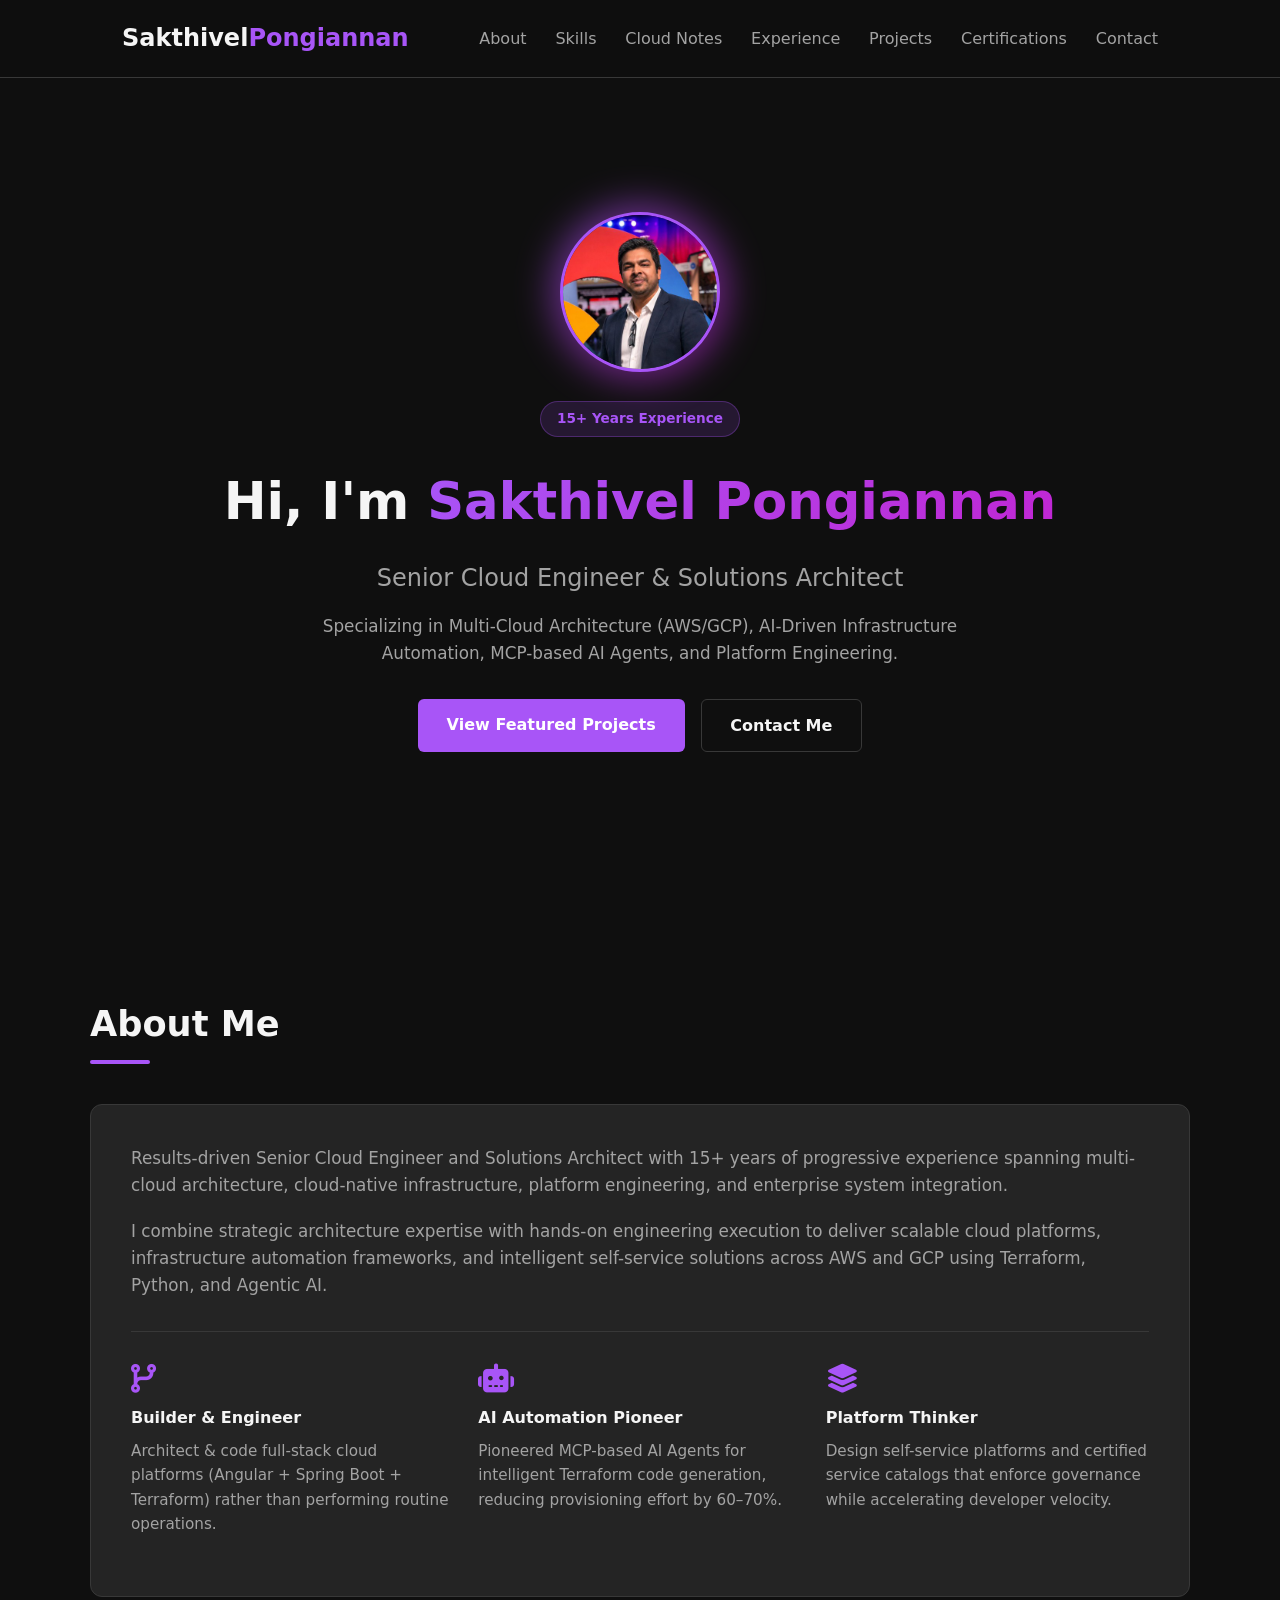
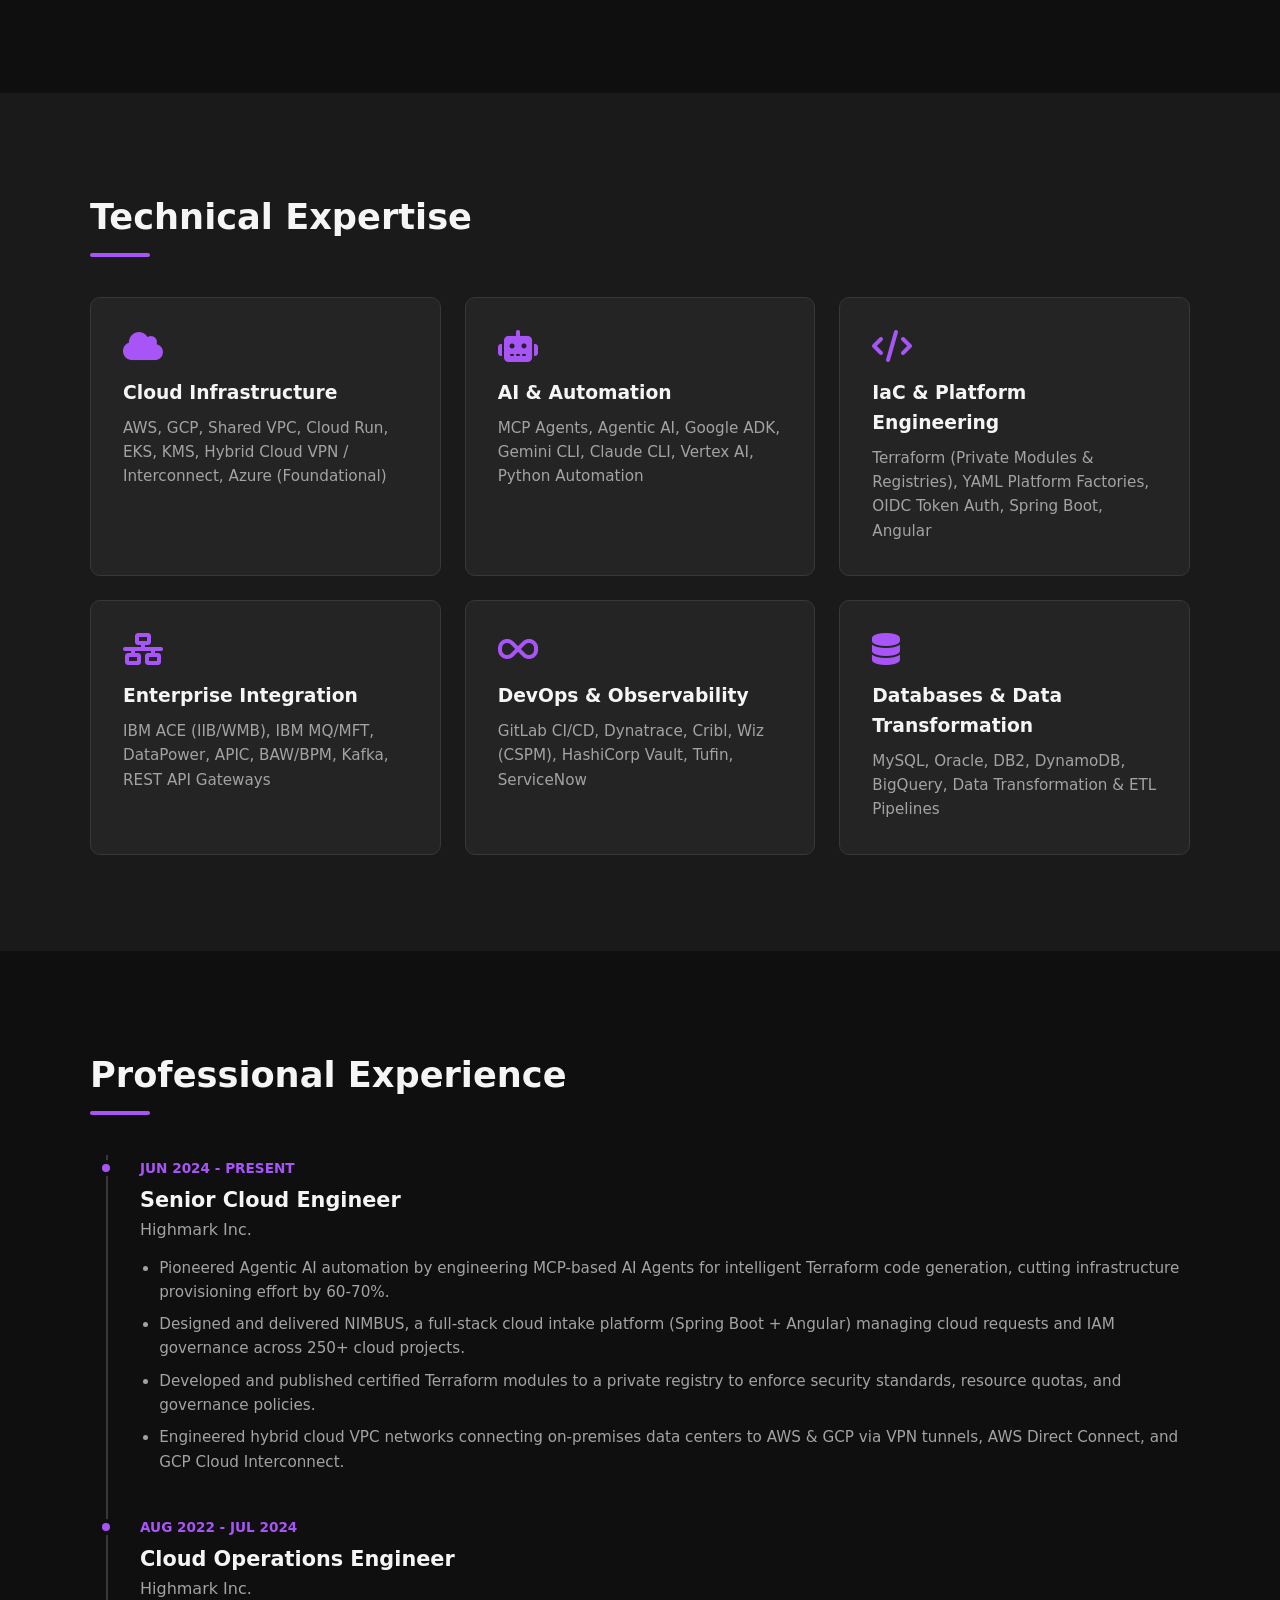
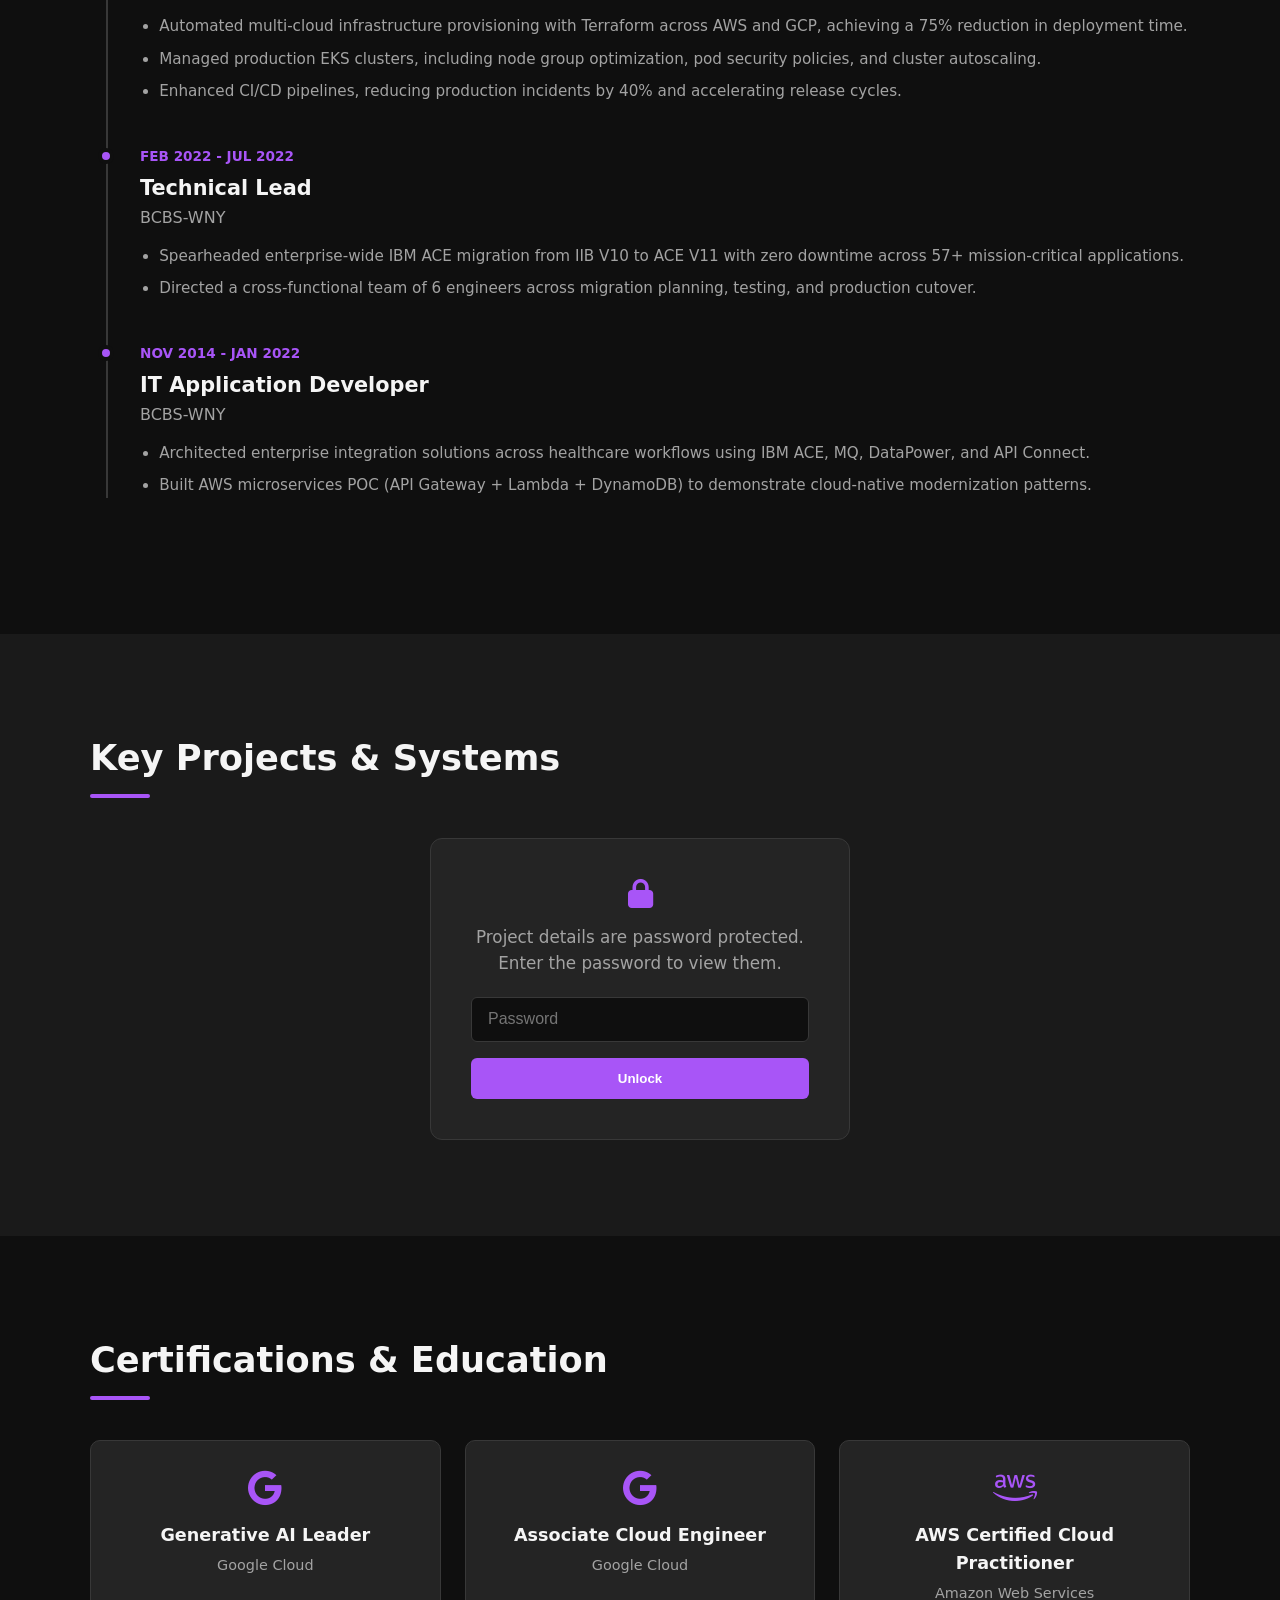
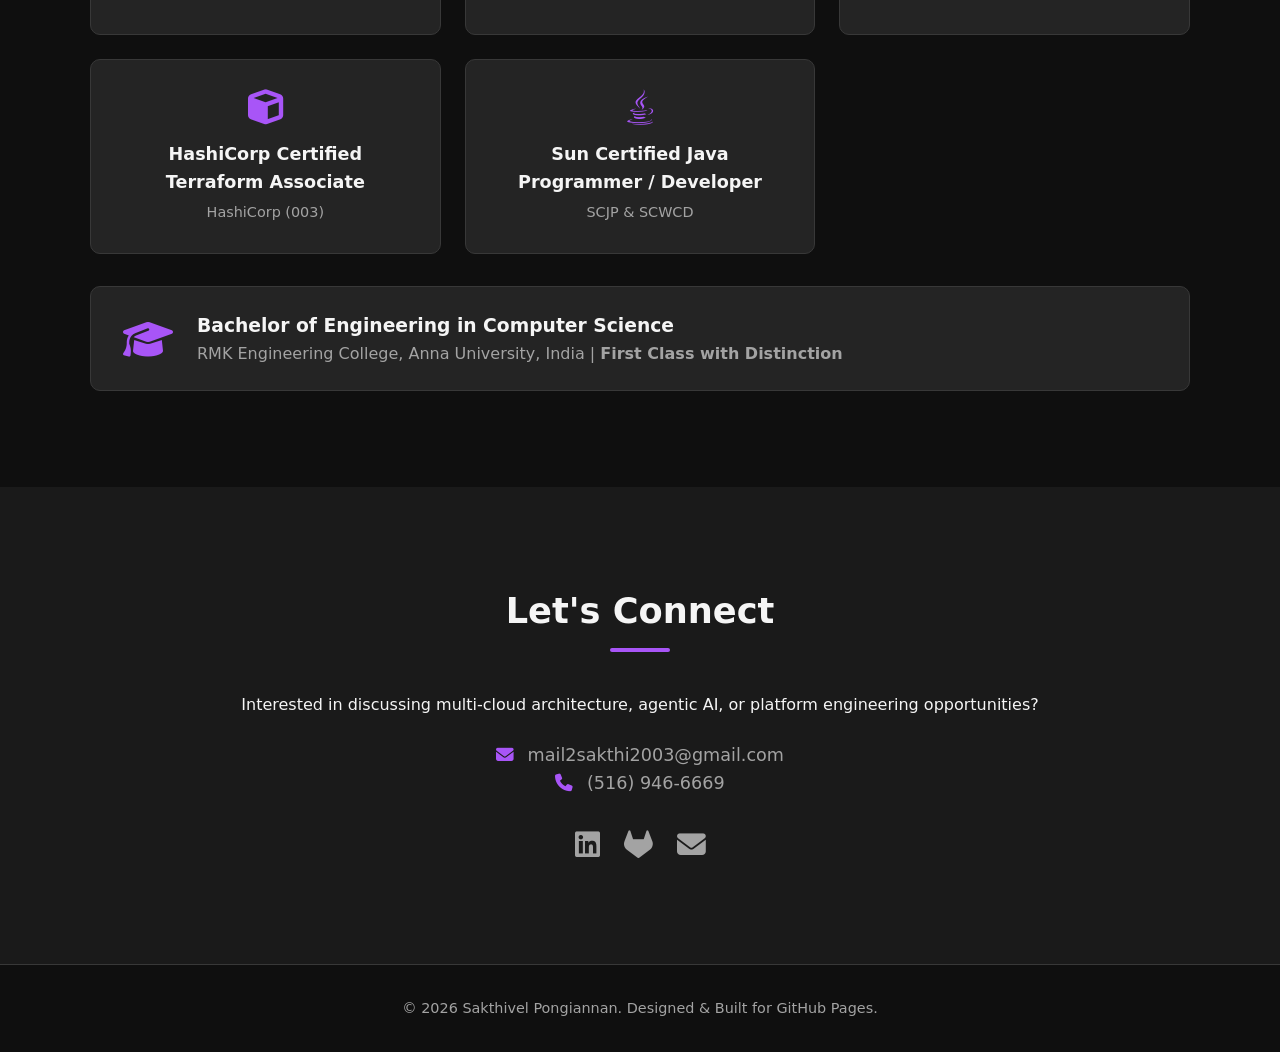
==== commit 006e8799: "Adding pwd  details" ====
--- a/index.html
+++ b/index.html
@@ -29,6 +29,10 @@
     <!-- Hero Section -->
     <header class="hero">
         <div class="hero-content">
+            <div class="profile-pic-wrapper">
+                <img src="assets/profile.jpg" alt="Sakthivel Pongiannan" class="profile-pic" loading="lazy">
+                <div class="profile-pic-glow"></div>
+            </div>
             <span class="badge">15+ Years Experience</span>
             <h1>Hi, I'm <span class="highlight">Sakthivel Pongiannan</span></h1>
             <p class="tagline">Senior Cloud Engineer & Solutions Architect</p>
@@ -184,7 +188,7 @@
             <!-- Lock prompt -->
             <div id="projects-lock" class="about-card" style="max-width: 420px; margin: 0 auto; text-align: center;">
                 <i class="fa-solid fa-lock" style="font-size: 1.8rem; color: var(--accent-color); margin-bottom: 1rem;"></i>
-                <p style="margin-bottom: 1.2rem;">Project details are password protected — the password can be found in my resume.</p>
+                <p style="margin-bottom: 1.2rem;">Project details are password protected. Enter the password to view them.</p>
                 <form id="projects-unlock-form">
                     <input
                         type="password"
--- a/style.css
+++ b/style.css
@@ -420,4 +420,46 @@
 }
 .status-done { background: rgba(74, 222, 128, 0.15); color: #4ade80; }
 .status-inprogress { background: rgba(168, 85, 247, 0.15); color: var(--accent-color); }
-.status-planned { background: rgba(148, 163, 184, 0.15); color: var(--text-muted); }+.status-planned { background: rgba(148, 163, 184, 0.15); color: var(--text-muted); }
+
+/* --- Hero Profile Photo (circular, gradient glow) --- */
+.profile-pic-wrapper {
+    position: relative;
+    width: 160px;
+    height: 160px;
+    margin: 0 auto 1.8rem;
+}
+
+.profile-pic {
+    width: 100%;
+    height: 100%;
+    object-fit: cover;
+    border-radius: 50%;
+    border: 3px solid var(--accent-color);
+    position: relative;
+    z-index: 1;
+    display: block;
+}
+
+.profile-pic-glow {
+    position: absolute;
+    top: -8px;
+    left: -8px;
+    right: -8px;
+    bottom: -8px;
+    background: linear-gradient(135deg, var(--accent-color) 0%, var(--accent-secondary) 100%);
+    border-radius: 50%;
+    filter: blur(18px);
+    opacity: 0.55;
+    z-index: 0;
+    animation: pulse-glow 3s ease-in-out infinite;
+}
+
+@keyframes pulse-glow {
+    0%, 100% { opacity: 0.35; transform: scale(1); }
+    50% { opacity: 0.65; transform: scale(1.06); }
+}
+
+@media (max-width: 768px) {
+    .profile-pic-wrapper { width: 120px; height: 120px; }
+}
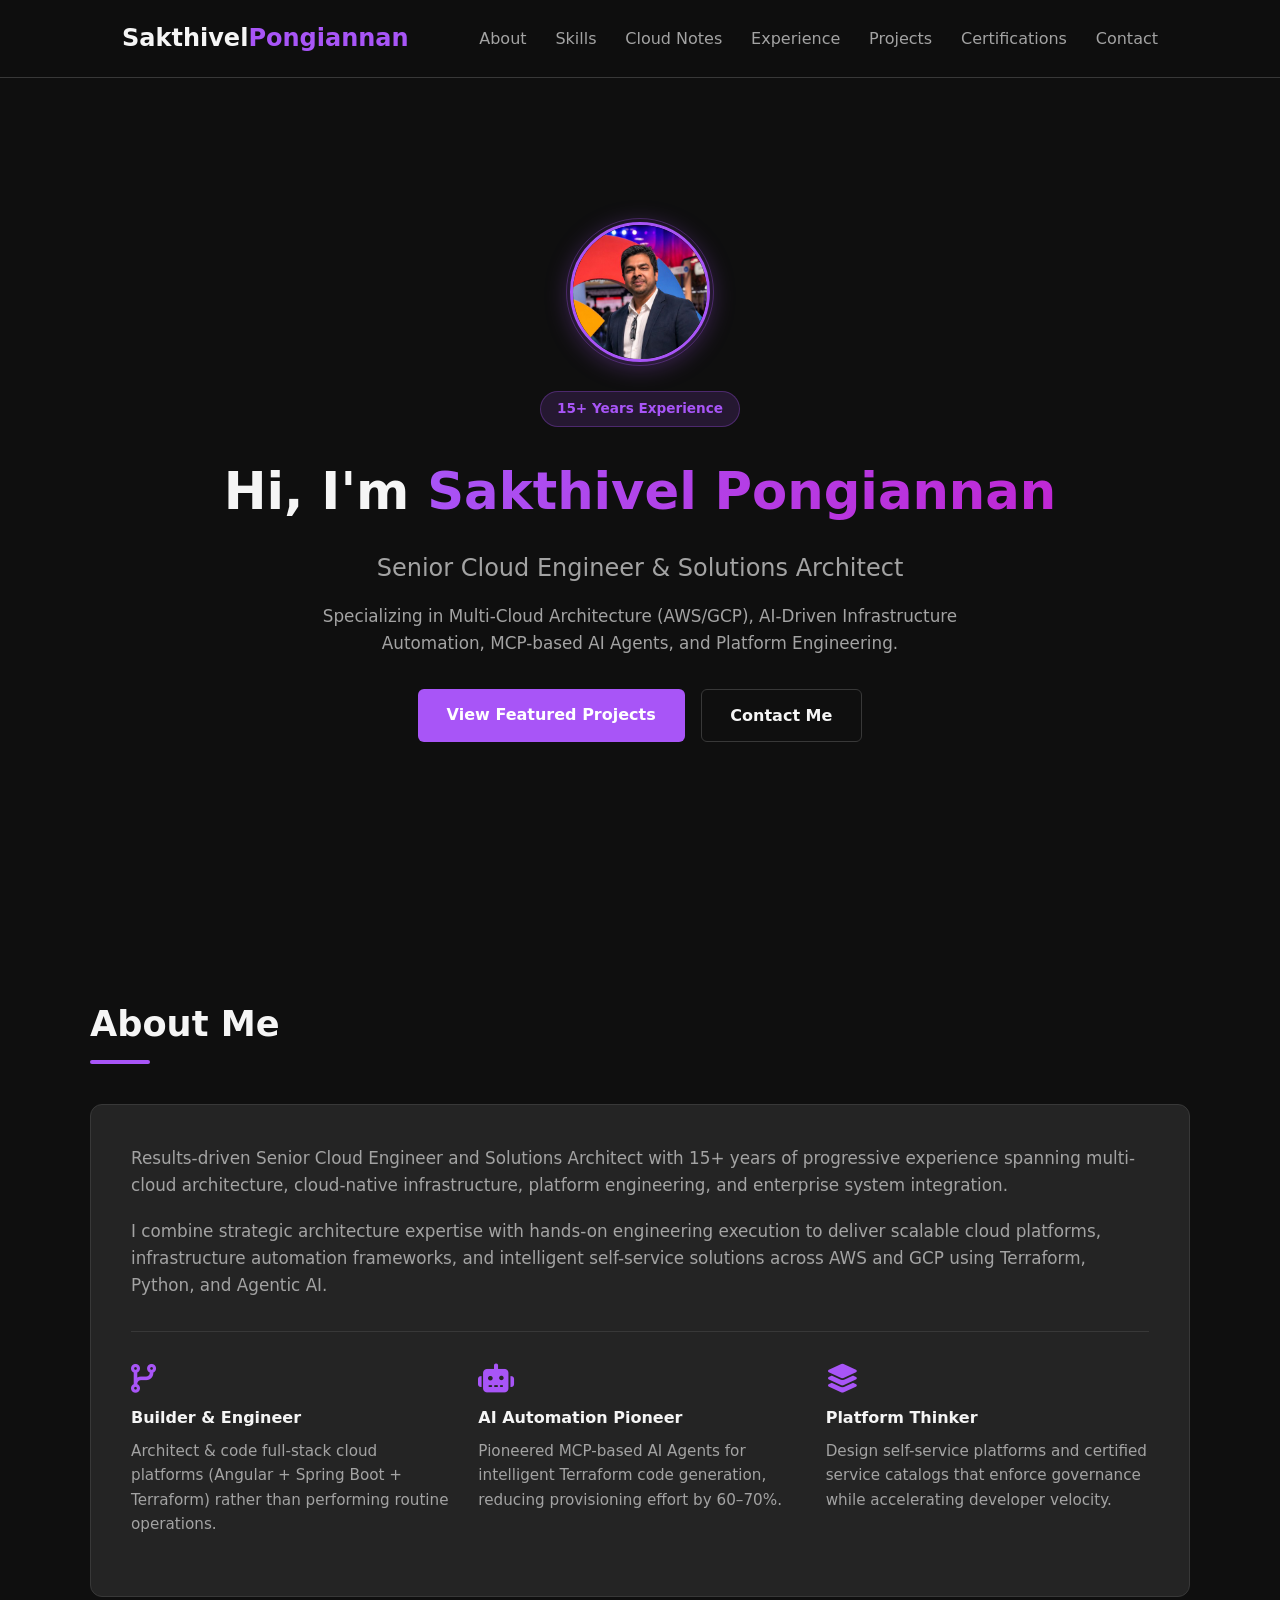
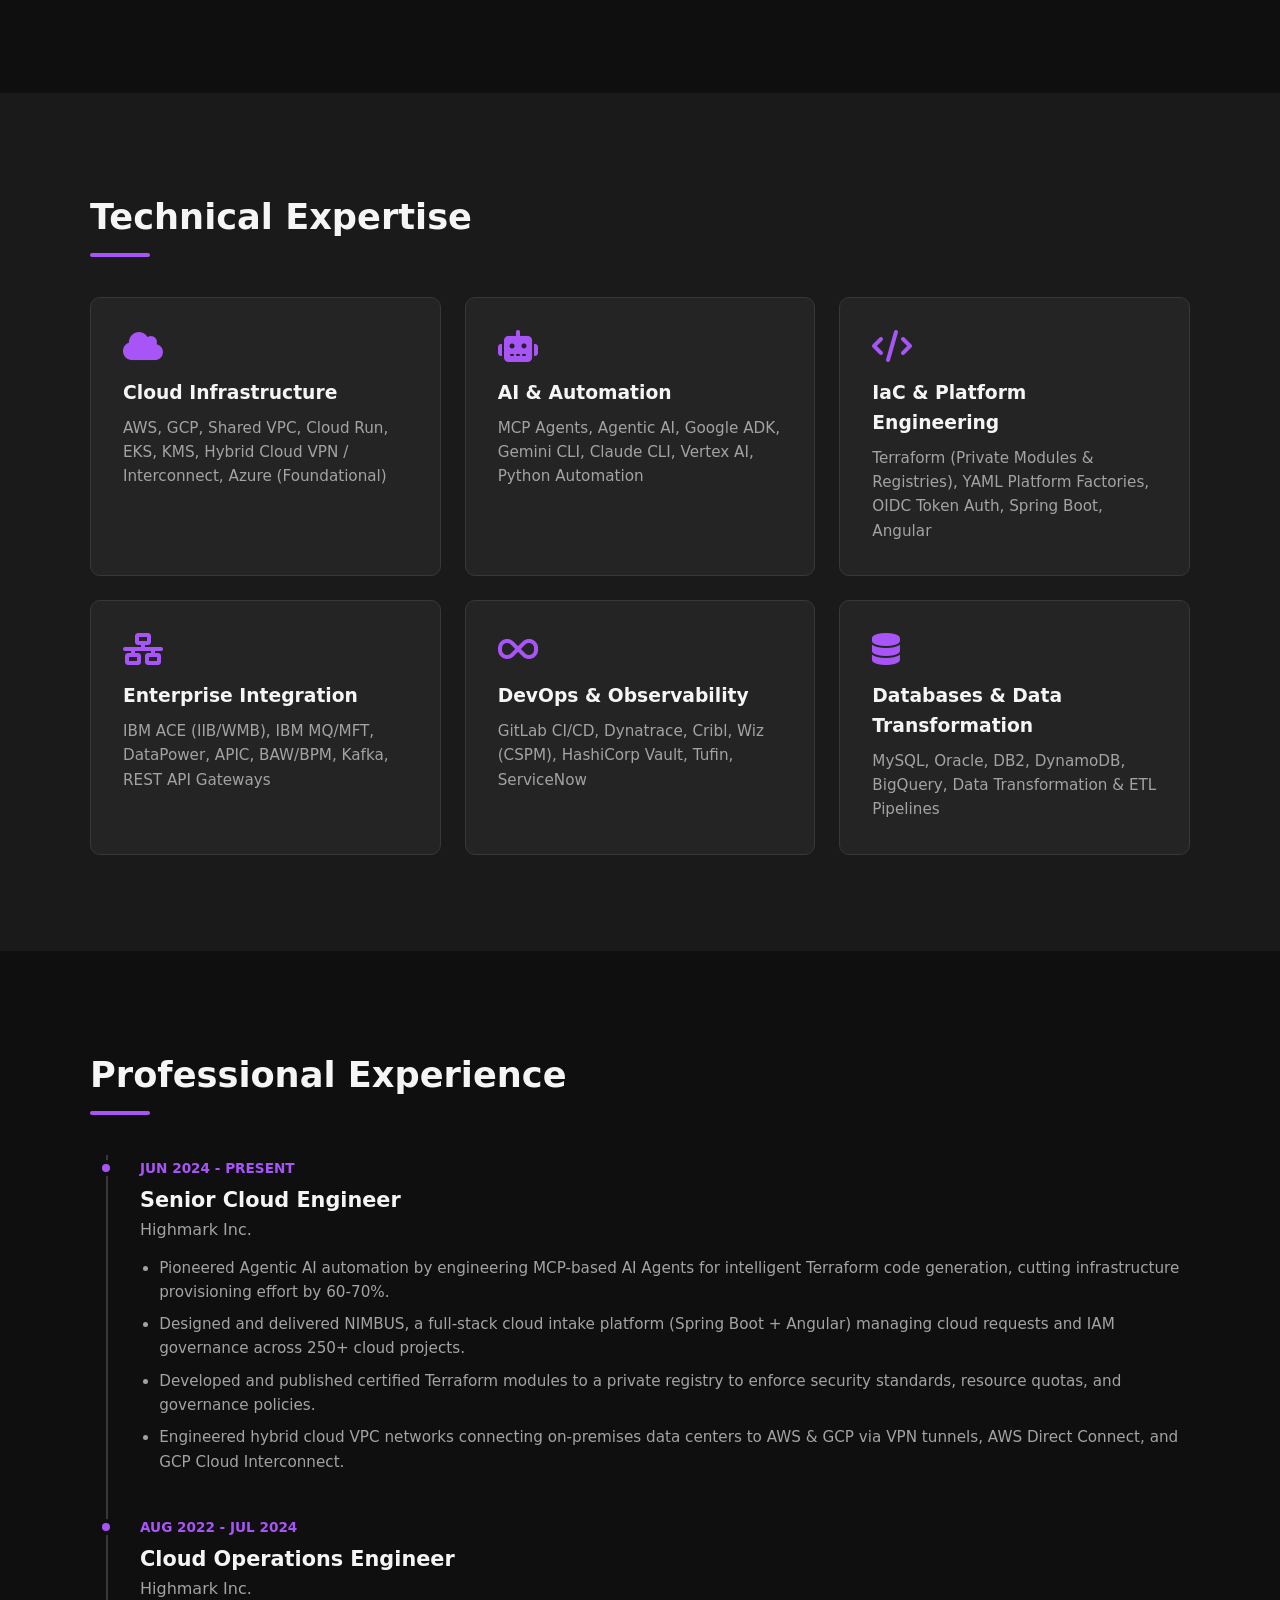
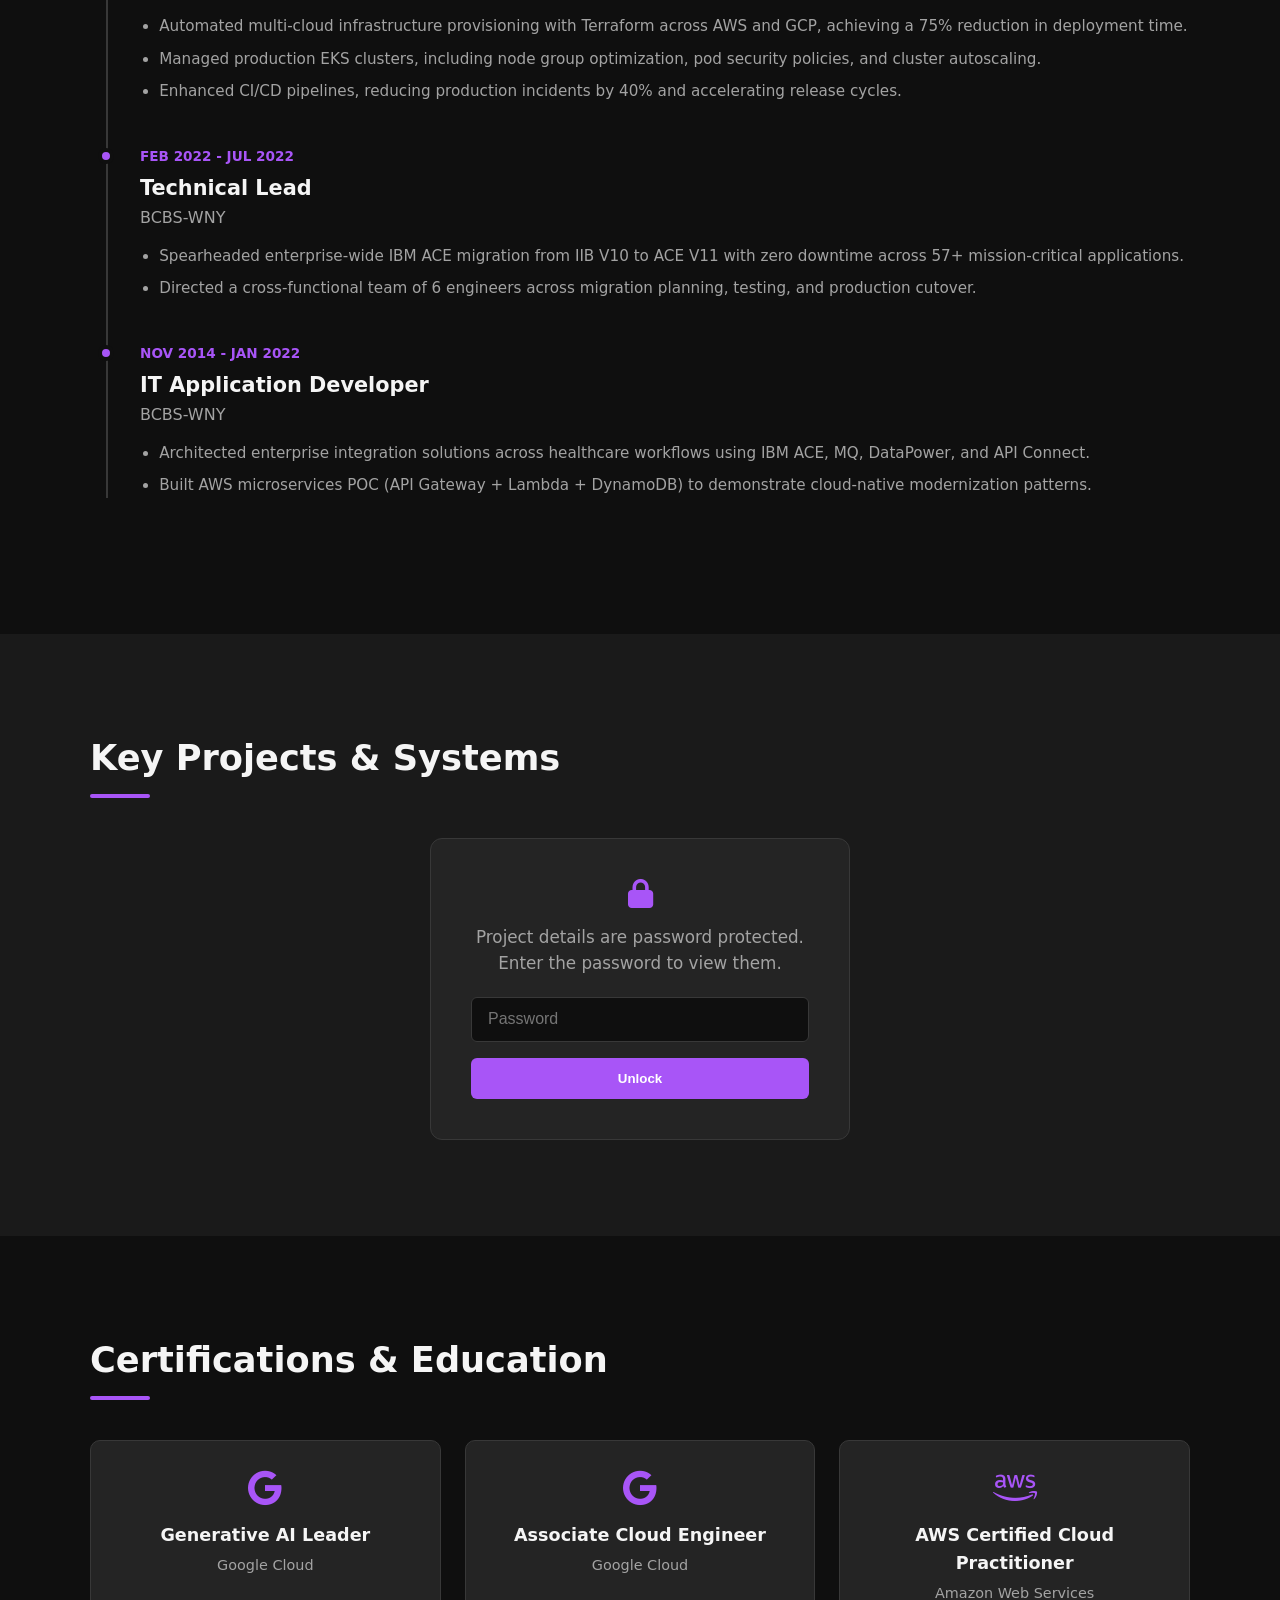
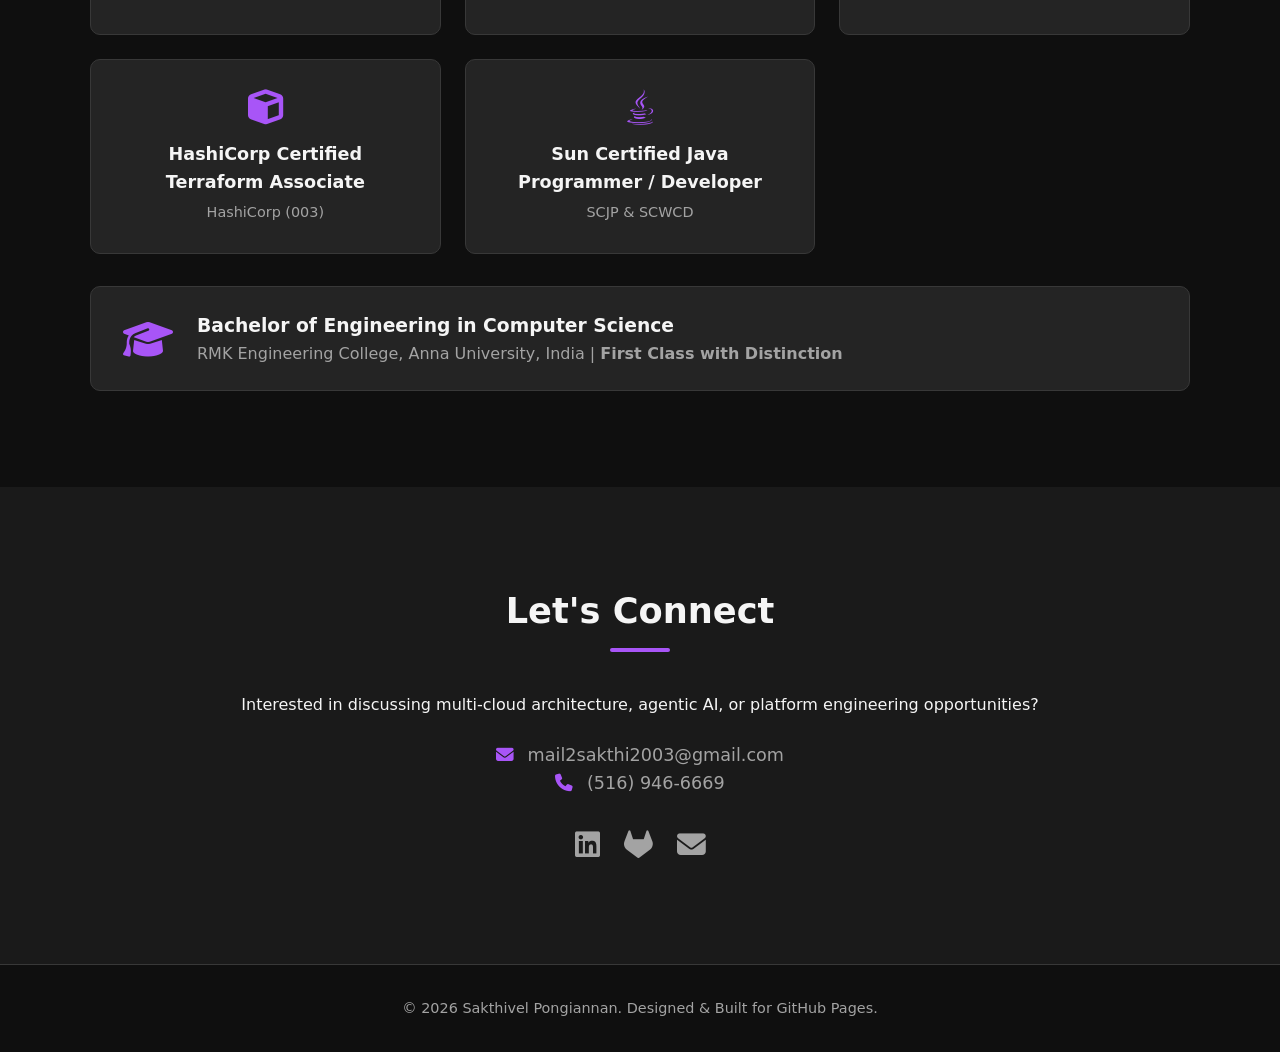
==== commit 753bee9f: "updating the profile details" ====
--- a/index.html
+++ b/index.html
@@ -30,7 +30,7 @@
     <header class="hero">
         <div class="hero-content">
             <div class="profile-pic-wrapper">
-                <img src="assets/profile.jpg" alt="Sakthivel Pongiannan" class="profile-pic" loading="lazy">
+                <img src="assets/profile.jpg" alt="Sakthivel Pongiannan" class="profile-pic" width="140" height="140" loading="lazy">
                 <div class="profile-pic-glow"></div>
             </div>
             <span class="badge">15+ Years Experience</span>
--- a/style.css
+++ b/style.css
@@ -422,20 +422,22 @@
 .status-inprogress { background: rgba(168, 85, 247, 0.15); color: var(--accent-color); }
 .status-planned { background: rgba(148, 163, 184, 0.15); color: var(--text-muted); }
 
-/* --- Hero Profile Photo (circular, gradient glow) --- */
+/* --- Hero Profile Photo (circular, professional frame) --- */
 .profile-pic-wrapper {
     position: relative;
-    width: 160px;
-    height: 160px;
+    width: 140px;
+    height: 140px;
     margin: 0 auto 1.8rem;
 }
 
 .profile-pic {
-    width: 100%;
-    height: 100%;
+    width: 140px;
+    height: 140px;
+    max-width: 140px;
     object-fit: cover;
     border-radius: 50%;
     border: 3px solid var(--accent-color);
+    box-shadow: 0 4px 24px rgba(168, 85, 247, 0.35);
     position: relative;
     z-index: 1;
     display: block;
@@ -443,23 +445,16 @@
 
 .profile-pic-glow {
     position: absolute;
-    top: -8px;
-    left: -8px;
-    right: -8px;
-    bottom: -8px;
-    background: linear-gradient(135deg, var(--accent-color) 0%, var(--accent-secondary) 100%);
+    top: -4px;
+    left: -4px;
+    right: -4px;
+    bottom: -4px;
     border-radius: 50%;
-    filter: blur(18px);
-    opacity: 0.55;
+    border: 1px solid rgba(168, 85, 247, 0.3);
     z-index: 0;
-    animation: pulse-glow 3s ease-in-out infinite;
-}
-
-@keyframes pulse-glow {
-    0%, 100% { opacity: 0.35; transform: scale(1); }
-    50% { opacity: 0.65; transform: scale(1.06); }
 }
 
 @media (max-width: 768px) {
-    .profile-pic-wrapper { width: 120px; height: 120px; }
+    .profile-pic-wrapper { width: 110px; height: 110px; }
+    .profile-pic { width: 110px; height: 110px; max-width: 110px; }
 }
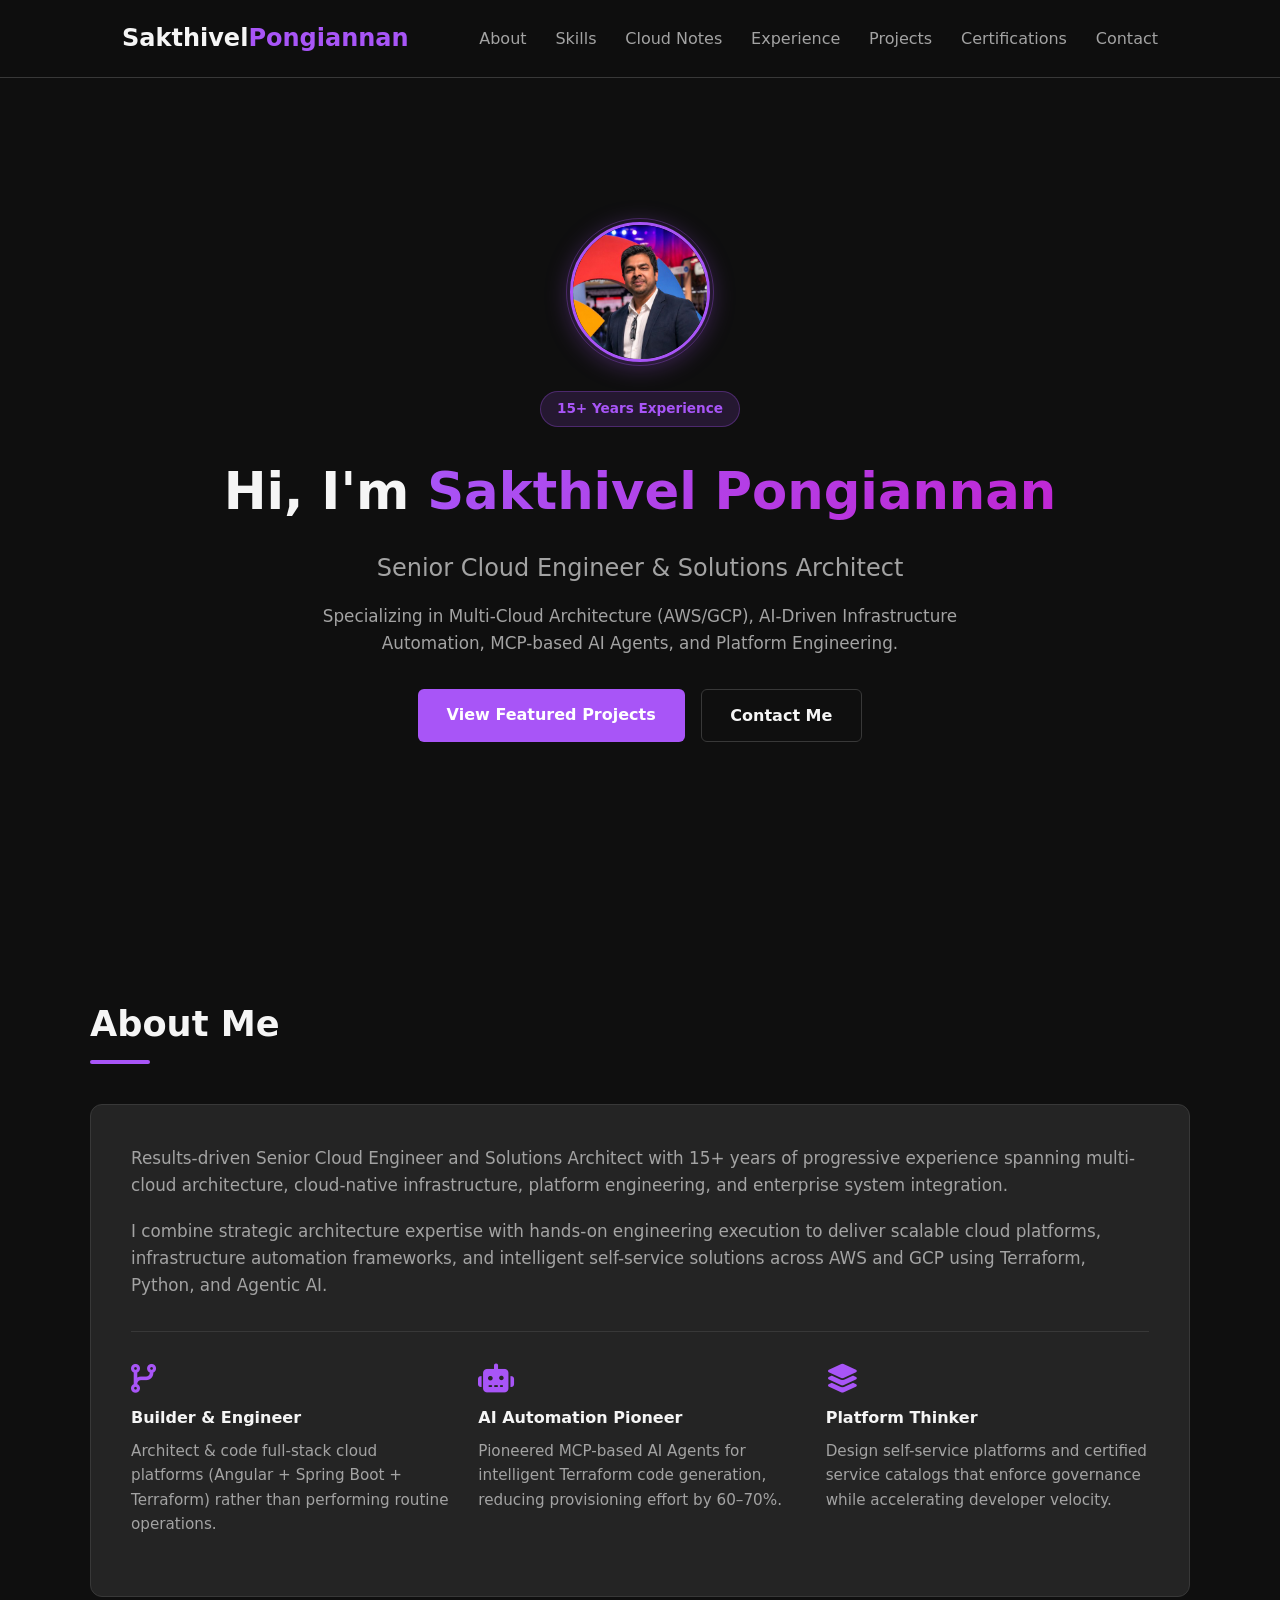
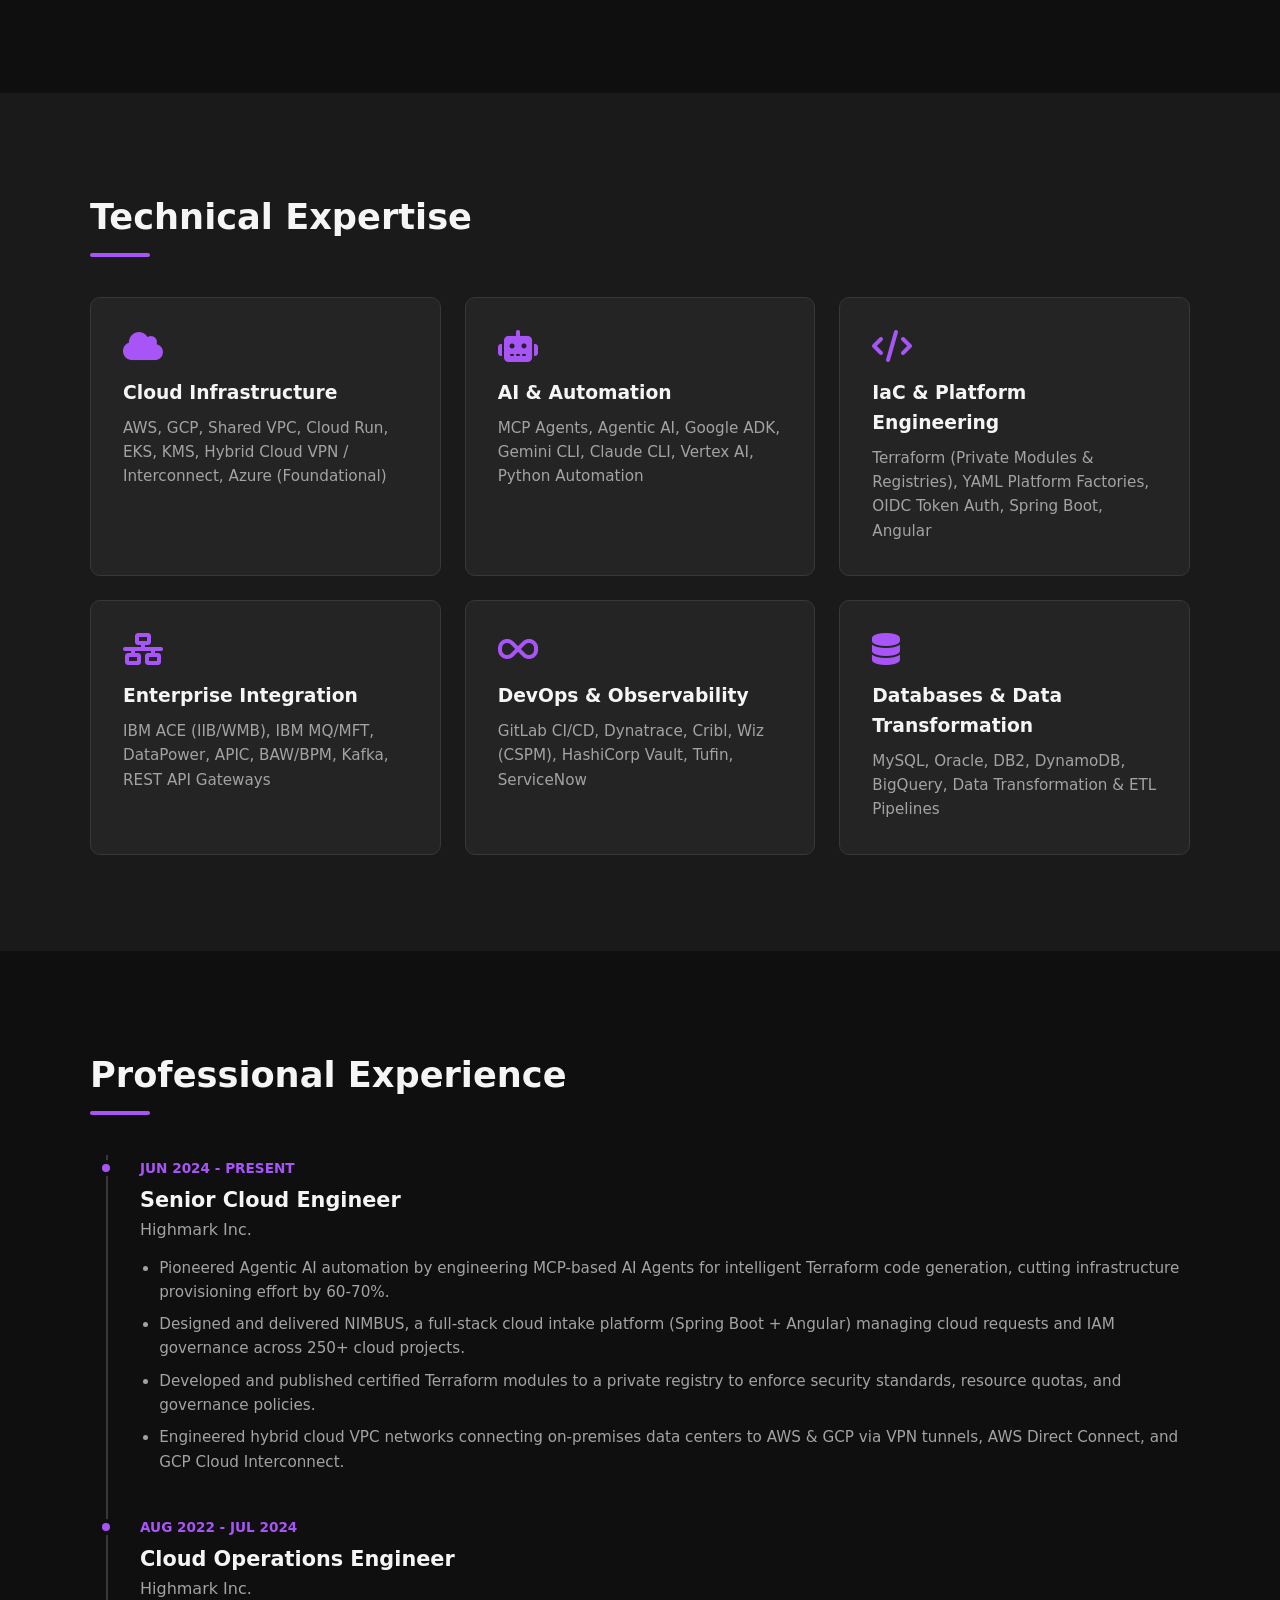
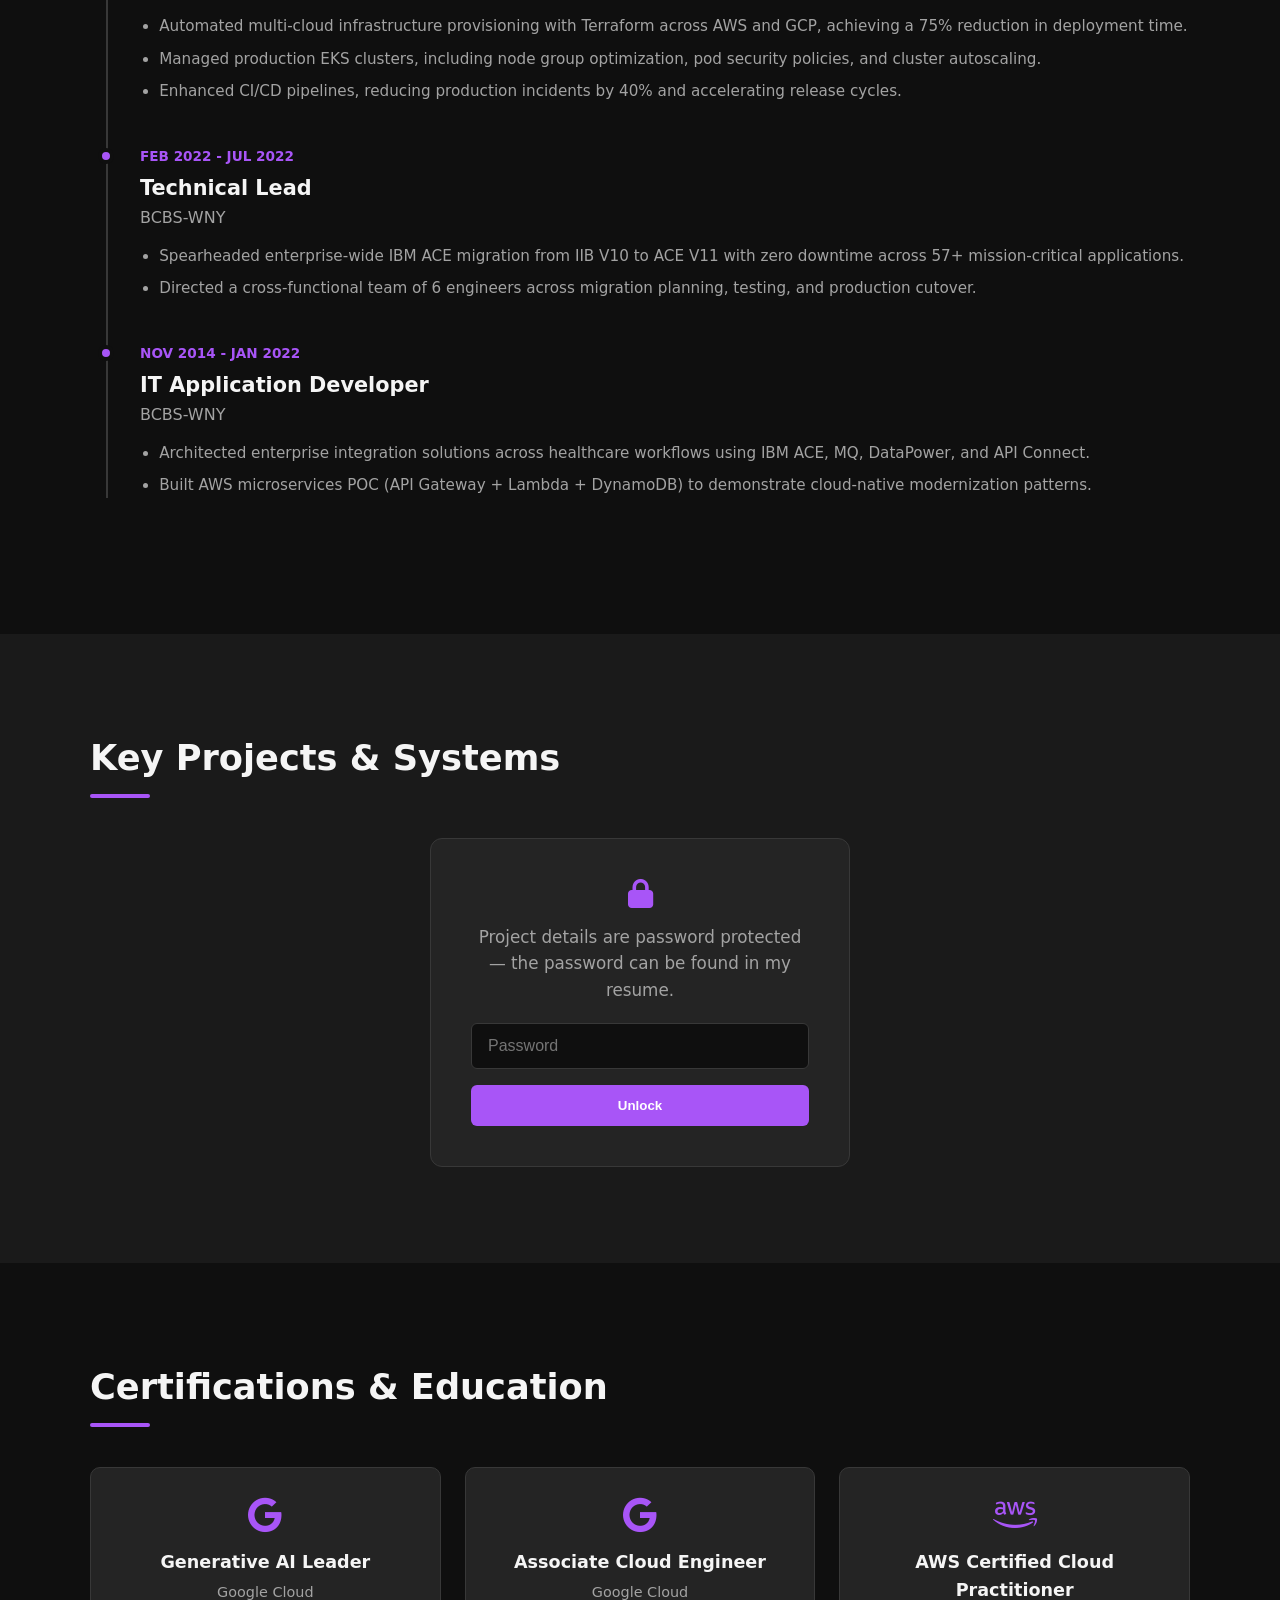
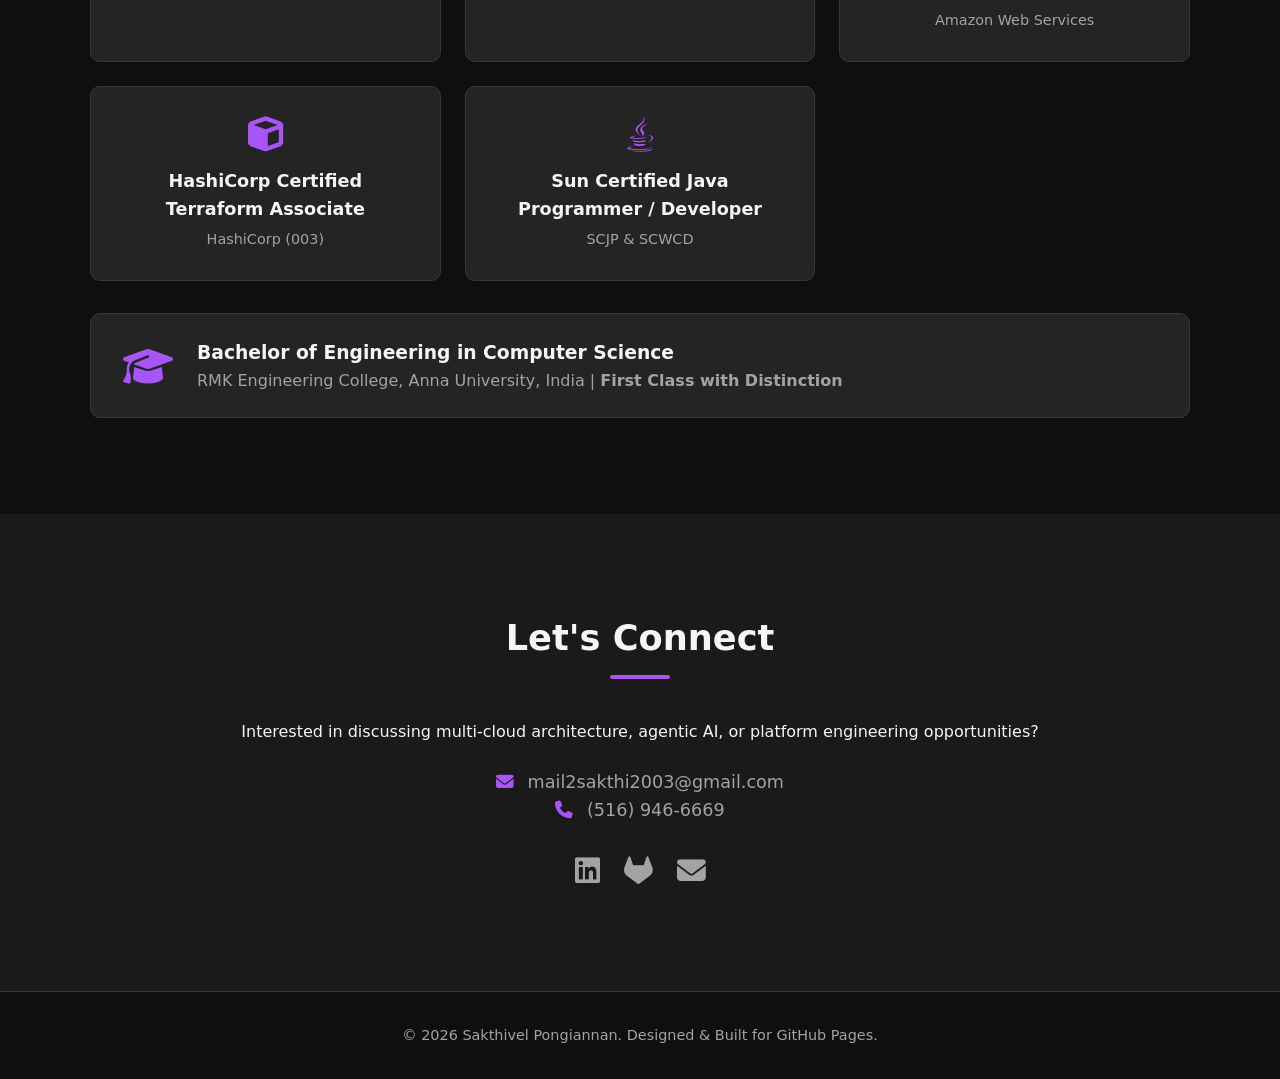
==== commit f43df476: "updating the profile details" ====
--- a/index.html
+++ b/index.html
@@ -188,7 +188,7 @@
             <!-- Lock prompt -->
             <div id="projects-lock" class="about-card" style="max-width: 420px; margin: 0 auto; text-align: center;">
                 <i class="fa-solid fa-lock" style="font-size: 1.8rem; color: var(--accent-color); margin-bottom: 1rem;"></i>
-                <p style="margin-bottom: 1.2rem;">Project details are password protected. Enter the password to view them.</p>
+                <p style="margin-bottom: 1.2rem;">Project details are password protected — the password can be found in my resume.</p>
                 <form id="projects-unlock-form">
                     <input
                         type="password"
